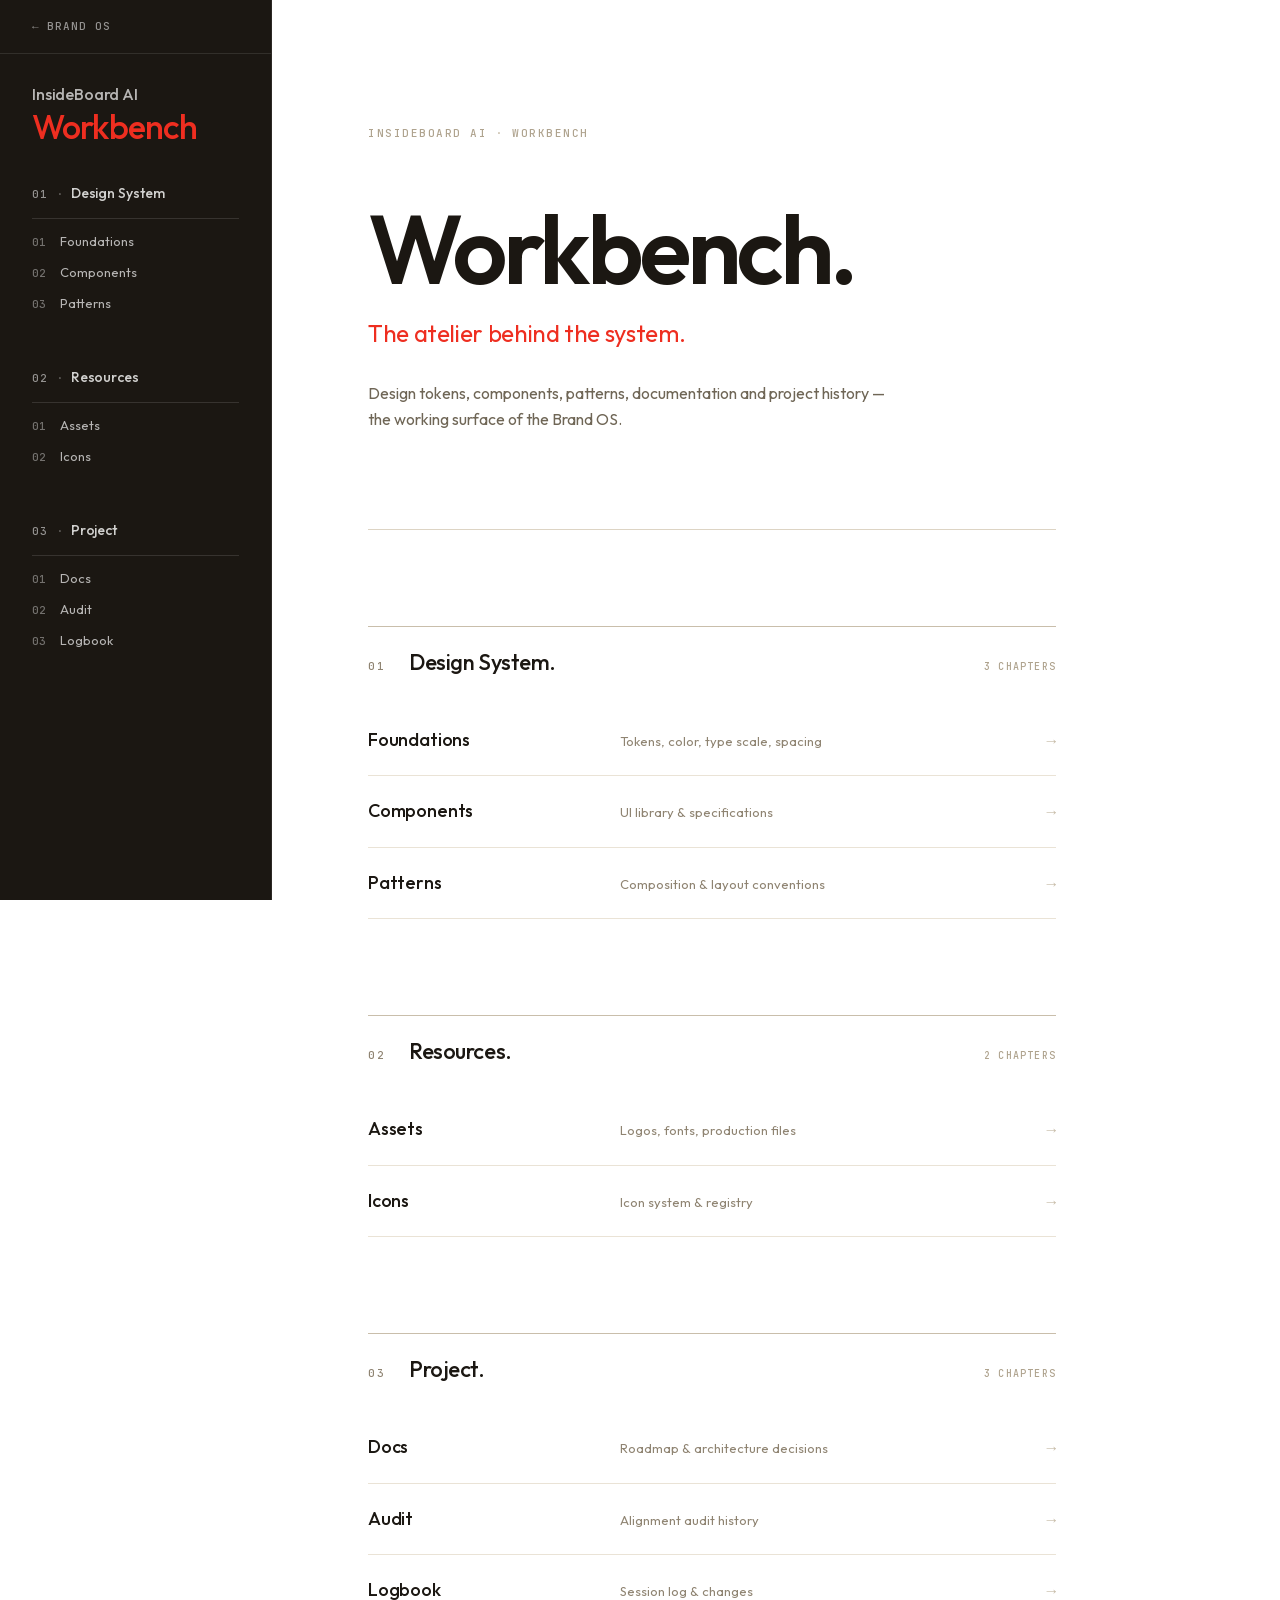
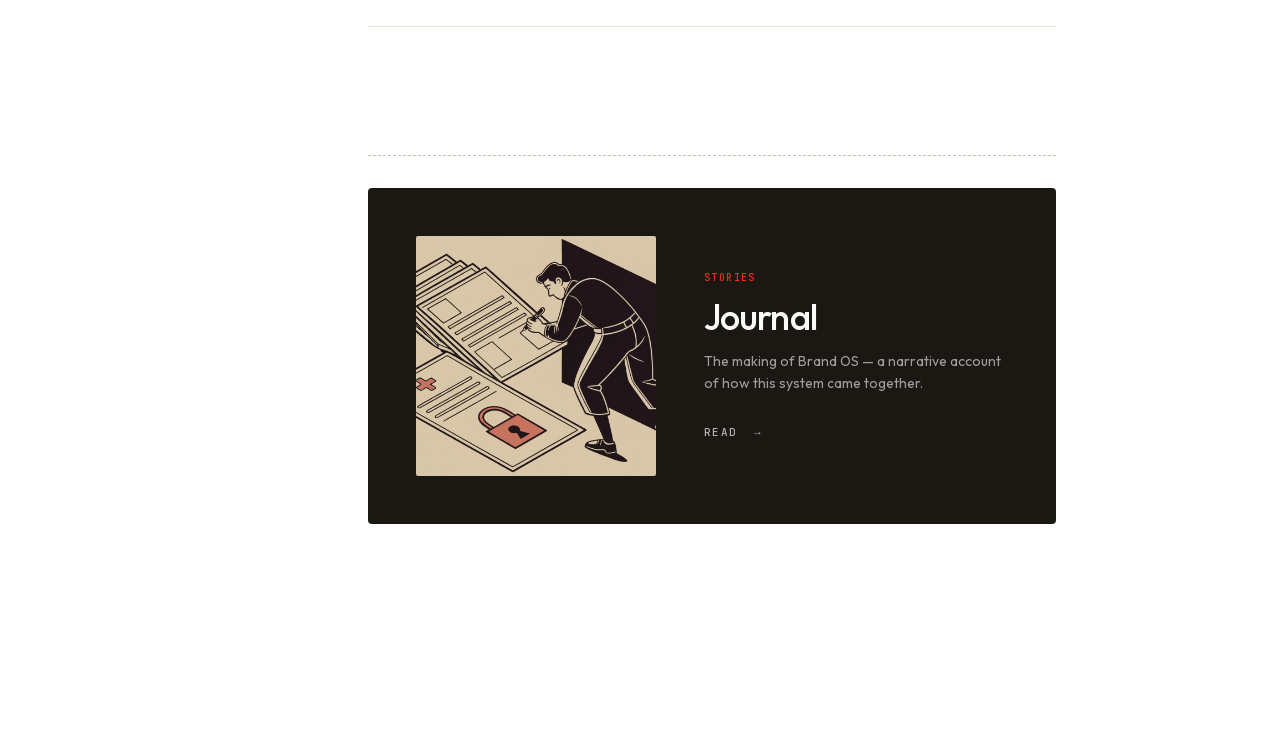
==== system/index.html @ f6aabf3f "sync: 2026-04-28 — chore: ignore .DS_Store" ====
<!doctype html>
<html lang="en">
<head>
  <meta charset="utf-8">
  <meta name="viewport" content="width=device-width,initial-scale=1">
  <title>Workbench — InsideBoard Design System</title>
  <link rel="stylesheet" href="../brandOS-tokens.css">
  <link rel="stylesheet" href="../brandOS-components.css">
</head>
<body class="sys">

  <div class="sys-layout">
    <aside class="sys-sidebar" id="sys-sidebar"></aside>
    <main class="sys-main hub-main">

      <header class="hub-hero">
        <div class="hub-eyebrow">
          <span>InsideBoard AI</span>
          <span class="sep">·</span>
          <span>Workbench</span>
        </div>
        <h1 class="hub-display">Workbench.</h1>
        <p class="hub-deck">The atelier behind the system.</p>
        <p class="hub-lede">Design tokens, components, patterns, documentation and project history — the working surface of the Brand OS.</p>
      </header>

      <section class="hub-part">
        <div class="hub-part-head">
          <span class="hub-part-num">01</span>
          <span class="hub-part-name">Design System.</span>
          <span></span>
          <span class="hub-part-meta">3 chapters</span>
        </div>
        <ul class="hub-list">
          <li>
            <a href="foundations.html" class="hub-row">
              <span class="hub-row-title">Foundations</span>
              <span class="hub-row-desc">Tokens, color, type scale, spacing</span>
              <span class="hub-row-arrow">→</span>
            </a>
          </li>
          <li>
            <a href="components.html" class="hub-row">
              <span class="hub-row-title">Components</span>
              <span class="hub-row-desc">UI library &amp; specifications</span>
              <span class="hub-row-arrow">→</span>
            </a>
          </li>
          <li>
            <a href="patterns.html" class="hub-row">
              <span class="hub-row-title">Patterns</span>
              <span class="hub-row-desc">Composition &amp; layout conventions</span>
              <span class="hub-row-arrow">→</span>
            </a>
          </li>
        </ul>
      </section>

      <section class="hub-part">
        <div class="hub-part-head">
          <span class="hub-part-num">02</span>
          <span class="hub-part-name">Resources.</span>
          <span></span>
          <span class="hub-part-meta">2 chapters</span>
        </div>
        <ul class="hub-list">
          <li>
            <a href="assets.html" class="hub-row">
              <span class="hub-row-title">Assets</span>
              <span class="hub-row-desc">Logos, fonts, production files</span>
              <span class="hub-row-arrow">→</span>
            </a>
          </li>
          <li>
            <a href="icons.html" class="hub-row">
              <span class="hub-row-title">Icons</span>
              <span class="hub-row-desc">Icon system &amp; registry</span>
              <span class="hub-row-arrow">→</span>
            </a>
          </li>
        </ul>
      </section>

      <section class="hub-part">
        <div class="hub-part-head">
          <span class="hub-part-num">03</span>
          <span class="hub-part-name">Project.</span>
          <span></span>
          <span class="hub-part-meta">3 chapters</span>
        </div>
        <ul class="hub-list">
          <li>
            <a href="docs.html" class="hub-row">
              <span class="hub-row-title">Docs</span>
              <span class="hub-row-desc">Roadmap &amp; architecture decisions</span>
              <span class="hub-row-arrow">→</span>
            </a>
          </li>
          <li>
            <a href="audit.html" class="hub-row">
              <span class="hub-row-title">Audit</span>
              <span class="hub-row-desc">Alignment audit history</span>
              <span class="hub-row-arrow">→</span>
            </a>
          </li>
          <li>
            <a href="logbook.html" class="hub-row">
              <span class="hub-row-title">Logbook</span>
              <span class="hub-row-desc">Session log &amp; changes</span>
              <span class="hub-row-arrow">→</span>
            </a>
          </li>
        </ul>
      </section>

      <section class="hub-part hub-part--journal">
        <a href="journal.html" class="hub-journal">
          <div class="hub-journal-img">
            <img src="../assets/illustrations/*journal-ch3.png" alt="">
          </div>
          <div class="hub-journal-text">
            <span class="hub-journal-label">Stories</span>
            <h2 class="hub-journal-title">Journal</h2>
            <p class="hub-journal-desc">The making of Brand OS — a narrative account of how this system came together.</p>
            <span class="hub-journal-arrow">Read &nbsp;→</span>
          </div>
        </a>
      </section>

    </main>
  </div>

  <script src="nav.js"></script>
</body>
</html>
---- brandOS-tokens.css ----
/* ==========================================================================
   INSIDEBOARD AI — BRAND TOKENS
   GENERATED FILE — do not edit by hand.
   Source:    tokens.json  (W3C Design Tokens Community Group format)
   Generator: scripts/build-tokens.js
   To change a value, edit tokens.json and re-run `node scripts/build-tokens.js`.
   See ADR-002 for the rationale.
   ========================================================================== */

/* --- SELF-HOSTED FONTS --- */
@font-face {
  font-family: 'Outfit';
  font-style: normal;
  font-weight: 300 600;
  font-display: swap;
  src: url('assets/fonts/outfit-latin-ext.woff2') format('woff2');
  unicode-range: U+0100-02BA, U+02BD-02C5, U+02C7-02CC, U+02CE-02D7, U+02DD-02FF, U+0304, U+0308, U+0329, U+1D00-1DBF, U+1E00-1E9F, U+1EF2-1EFF, U+2020, U+20A0-20AB, U+20AD-20C0, U+2113, U+2C60-2C7F, U+A720-A7FF;
}
@font-face {
  font-family: 'Outfit';
  font-style: normal;
  font-weight: 300 600;
  font-display: swap;
  src: url('assets/fonts/outfit-latin.woff2') format('woff2');
  unicode-range: U+0000-00FF, U+0131, U+0152-0153, U+02BB-02BC, U+02C6, U+02DA, U+02DC, U+0304, U+0308, U+0329, U+2000-206F, U+20AC, U+2122, U+2191, U+2193, U+2212, U+2215, U+FEFF, U+FFFD;
}
@font-face {
  font-family: 'JetBrains Mono';
  font-style: normal;
  font-weight: 400 500;
  font-display: swap;
  src: url('assets/fonts/jetbrains-mono-latin-ext.woff2') format('woff2');
  unicode-range: U+0100-02BA, U+02BD-02C5, U+02C7-02CC, U+02CE-02D7, U+02DD-02FF, U+0304, U+0308, U+0329, U+1D00-1DBF, U+1E00-1E9F, U+1EF2-1EFF, U+2020, U+20A0-20AB, U+20AD-20C0, U+2113, U+2C60-2C7F, U+A720-A7FF;
}
@font-face {
  font-family: 'JetBrains Mono';
  font-style: normal;
  font-weight: 400 500;
  font-display: swap;
  src: url('assets/fonts/jetbrains-mono-latin.woff2') format('woff2');
  unicode-range: U+0000-00FF, U+0131, U+0152-0153, U+02BB-02BC, U+02C6, U+02DA, U+02DC, U+0304, U+0308, U+0329, U+2000-206F, U+20AC, U+2122, U+2191, U+2193, U+2212, U+2215, U+FEFF, U+FFFD;
}

:root {
  /* --- PRIMARY PALETTE --- */
  --white: #FFFFFF;
  --ivory: #FAFAF9;
  --gray-50: #F4EFE6;
  --stone: #EAE6DF;
  --ink: #1B1712;
  --ember: #EE2E20;

  /* --- WARM GRAY SCALE — 11 steps --- */
  --gray-100: #EAE3D6;
  --gray-200: #DDD4C4;
  --gray-300: #C9BEAB;
  --gray-400: #AFA38E;
  --gray-500: #8F8472;
  --gray-600: #6F6656;
  --gray-700: #4F483C;
  --gray-800: #332E26;
  --gray-900: #1B1712;
  --gray-950: #0D0B08;

  /* --- IRON AGENTS — reserved, do not use outside agent contexts --- */
  --fn-coral: #F08B73;
  --fn-blue: #7DA8E8;
  --fn-sage: #B8D29C;
  --fn-lavender: #B79BE8;

  /* --- GENERAL FUNCTIONAL PALETTE --- */
  --fn-red: #C94040;
  --fn-brick: #D4725A;
  --fn-amber: #C8882A;
  --fn-ochre: #B8963E;
  --fn-moss: #6B8F5A;
  --fn-pine: #3D7A62;
  --fn-teal: #2E7A82;
  --fn-steel: #4A7FBF;
  --fn-slate: #4A5F8A;
  --fn-plum: #7A5A8F;
  --fn-mauve: #9E6B82;
  --fn-brown: #7A4F35;

  /* --- SEMANTIC TOKENS --- */
  --bg-canvas: var(--ivory);
  --bg-paper: var(--white);
  --bg-surface: var(--stone);
  --text-primary: var(--ink);
  --text-primary-inverse: var(--ivory);
  --text-muted: rgba(250, 250, 249, 0.55);
  --text-on-color: var(--ivory);

  /* --- SPACING SCALE --- */
  --s1: 4px;
  --s2: 8px;
  --s3: 16px;
  --s4: 24px;
  --s5: 32px;
  --s6: 48px;
  --s7: 64px;
  --s8: 96px;
  --s9: 128px;

  /* --- TYPOGRAPHY --- */
  --sans: "Outfit", "Helvetica Neue", "Arial", sans-serif;
  --mono: "JetBrains Mono", ui-monospace, monospace;

  /* --- DENSITY --- */
  --density: 1;

  /* --- COMPONENT TOKENS --- */
  --nav-bg: var(--white);
  --nav-border: var(--gray-200);
  --nav-accent: var(--ember);
  --hero-accent: var(--ember);
  --hero-lede: var(--gray-600);
  --hero-border: var(--gray-200);
  --chapter-accent: var(--ember);
  --chapter-principle: var(--gray-600);
  --callout-border: var(--gray-300);
  --callout-border-warn: var(--ember);
  --formula-bg: var(--ink);
  --formula-text: var(--text-primary-inverse);
}

[data-density="comfortable"] { --density: 1.15; }
[data-density="compact"]     { --density: 0.85; }

/* --- BASE RESET --- */
*, *::before, *::after { box-sizing: border-box; }
html, body { margin: 0; padding: 0; overflow-x: hidden; }
body {
  font-family: var(--sans);
  font-size: 16px;
  font-weight: 400;
  line-height: 1.55;
  color: var(--ink);
  background: rgba(250,250,249,.5);
  -webkit-font-smoothing: antialiased;
}
a { color: inherit; }
button { font: inherit; cursor: pointer; border: 0; background: none; color: inherit; }
---- brandOS-components.css ----
/* ==========================================================================
   INSIDEBOARD AI — BRAND COMPONENTS
   All component styles, layout, navigation, and responsive rules.
   Depends on brand-tokens.css being loaded first.
   Do not add token/variable definitions here — those live in brand-tokens.css
   ========================================================================== */

/* ANIMATIONS — load + scroll reveal
   Document materializes: opacity only on hero, subtle slide on nav.
   The brand is always present; it doesn't need to arrive.
   Respects prefers-reduced-motion. */
@keyframes appear {
  from { opacity: 0; }
  to   { opacity: 1; }
}
@keyframes nav-arrive {
  from { opacity: 0; transform: translateX(-16px); }
  to   { opacity: 1; transform: translateX(0); }
}
@keyframes dot-pulse {
  0%   { box-shadow: 0 0 0 0   color-mix(in srgb, var(--ember) 50%, transparent); }
  60%  { box-shadow: 0 0 0 9px color-mix(in srgb, var(--ember)  0%, transparent); }
  100% { box-shadow: 0 0 0 0   color-mix(in srgb, var(--ember)  0%, transparent); }
}

nav.side          { animation: nav-arrive 600ms cubic-bezier(.2,0,0,1) 0ms both; }
.hero .eyebrow    { animation: appear  900ms ease-in-out    0ms both; }
.hero h1          { animation: appear 1100ms ease-in-out  160ms both; }
.hero .lede       { animation: appear 1000ms ease-in-out  400ms both; }
.hero .hero-lower { animation: appear  900ms ease-in-out  660ms both; }
.hero .dot        { animation: dot-pulse 1100ms cubic-bezier(.2,0,0,1) 1400ms both; }

/* Scroll reveals — opacity + small translateY */
.ldiv-reveal {
  opacity: 0;
  transform: translateY(24px);
  transition: opacity 700ms cubic-bezier(.2,0,0,1),
              transform 700ms cubic-bezier(.2,0,0,1);
}
.ch-reveal {
  opacity: 0;
  transform: translateY(12px);
  transition: opacity 520ms cubic-bezier(.2,0,0,1),
              transform 520ms cubic-bezier(.2,0,0,1);
}
.ldiv-reveal.revealed,
.ch-reveal.revealed {
  opacity: 1;
  transform: translateY(0);
}

@media (prefers-reduced-motion: reduce) {
  nav.side, .hero .eyebrow, .hero h1, .hero .lede, .hero .hero-lower, .hero .dot { animation: none; }
  .ldiv-reveal, .ch-reveal { opacity: 1; transform: none; transition: none; }
}

/* LAYOUT */
.shell { display: block; margin-left: 272px; min-height: 100vh; }
.shell > * { min-width: 0; }
@media(max-width:960px) { .shell { margin-left: 0; } }

/* NAV — redesigned system
   Flat structure: nav.side > .brand (text) > .ng (group) > a.ngl-link (layer link with spans) > ol (sections) > .nav-footer (mark) */
nav.side {
  position: fixed; top: 0; left: 0;
  width: 272px; height: 100vh;
  padding: var(--s7) var(--s5) var(--s6);
  border-right: 1px solid var(--gray-200);
  overflow-y: auto;
  background: var(--white);
  z-index: 10;
  display: flex; flex-direction: column;
}

/* Brand text header — replaces logo image */
nav.side .brand { display: block; margin-bottom: var(--s5); }
.nav-brand-name {
  display: block;
  font: 500 16px/1 var(--sans);
  color: var(--ink);
  letter-spacing: -.01em;
  margin-bottom: var(--s2);
}
.nav-brand-sub {
  display: block;
  font: 500 34px/1 var(--sans);
  color: var(--ember);
  letter-spacing: -.025em;
}

/* Group container */
.ng { margin-bottom: var(--s5); padding-bottom: var(--s2); }

/* Layer header — direct anchor, three spans */
a.ngl-link {
  display: flex;
  align-items: baseline;
  gap: var(--s2);
  text-decoration: none;
  padding: var(--s2) 0 var(--s3);
  border-bottom: 1px solid var(--gray-200);
  margin-bottom: var(--s2);
  position: relative;
  transition: border-bottom-color 240ms cubic-bezier(.2,0,0,1);
}
.ng-num  { font: 500 11px/1 var(--mono); letter-spacing: .12em; color: var(--gray-400); flex-shrink: 0; transition: color 200ms cubic-bezier(.2,0,0,1); }
.ng-sep  { font: 500 10px/1 var(--mono); color: var(--gray-300); transition: color 200ms cubic-bezier(.2,0,0,1); }
.ng-name { font: 500 14px/1.3 var(--sans); letter-spacing: -.005em; color: var(--gray-700); transition: color 200ms cubic-bezier(.2,0,0,1); }

a.ngl-link:hover .ng-num  { color: var(--gray-600); }
a.ngl-link:hover .ng-sep  { color: var(--gray-500); }
a.ngl-link:hover .ng-name { color: var(--ink); }
a.ngl-link:hover          { border-bottom-color: var(--gray-400); }

a.ngl-link.active           { border-bottom-color: var(--ember); }
a.ngl-link.active .ng-num   { color: var(--ember); }
a.ngl-link.active .ng-sep   { color: var(--ember); opacity: .5; }
a.ngl-link.active .ng-name  { color: var(--ink); }

/* Active group indicator — left ember bar on the whole .ng */
.ng:has(a.ngl-link.active) {
  border-left: 2px solid var(--ember);
  padding-left: var(--s2);
  margin-left: -10px;
}

/* Section links */
nav.side ol { list-style: none; padding: 0; margin: 0; counter-reset: s; }
nav.side ol li { counter-increment: s; margin-bottom: 2px; }
nav.side ol a {
  display: flex; gap: var(--s2); align-items: baseline;
  text-decoration: none;
  color: var(--gray-400);
  font-size: 13px; line-height: 1.3;
  padding: 6px 0;
  transition: color 200ms cubic-bezier(.2,0,0,1), padding-left 200ms cubic-bezier(.2,0,0,1);
}
nav.side ol a::before {
  content: counter(s, decimal-leading-zero);
  font: 500 11px/1 var(--mono);
  color: var(--gray-300);
  min-width: 20px;
  transition: color 200ms cubic-bezier(.2,0,0,1);
}
nav.side ol a:hover         { color: var(--gray-700); }
nav.side ol a:hover::before { color: var(--gray-400); }
nav.side ol a.active        { color: var(--ink); padding-left: 10px; box-shadow: inset 2px 0 0 var(--ember); }
nav.side ol a.active::before{ color: var(--ember); }

nav.side ol li.disabled a         { pointer-events: none; cursor: default; color: var(--gray-400); }
nav.side ol li.disabled a::before { color: var(--gray-300); }

/* Nav footer — small mark at bottom */
.nav-footer { margin-top: auto; padding-top: var(--s5); }
.nav-mark   { width: auto; height: 32px; display: block; opacity: .4; }

/* MAIN */
main.doc{padding:var(--s8) var(--s8) var(--s9);max-width:1000px;}
@media(max-width:960px){main.doc{padding:var(--s6) var(--s5);}}

/* HERO */
.hero { padding-bottom: var(--s9); border-bottom: 0; margin-bottom: var(--s8); }
.hero .eyebrow {
  font-family: var(--mono);
  font-size: 10px;
  letter-spacing: .22em;
  text-transform: uppercase;
  color: var(--gray-400);
  margin-bottom: var(--s7);
  display: flex; gap: var(--s4); align-items: center; flex-wrap: wrap;
}
.dot { width: 6px; height: 6px; background: var(--ember); border-radius: 50%; display: inline-block; }
.hero h1 { font-size: 88px; font-weight: 500; line-height: 1.01; letter-spacing: -.025em; margin: 0 0 var(--s7); }
.hero .lede { font-size: 21px; line-height: 1.5; max-width: 54ch; color: var(--gray-600); font-weight: 400; }

/* Lower block: badges + metadata in split layout */
.hero .hero-lower {
  margin-top: var(--s7);
  padding-top: var(--s6);
  border-top: 1px solid var(--gray-200);
  display: grid;
  grid-template-columns: 1fr auto;
  gap: var(--s7);
  align-items: start;
}
.hero .lbadges { margin-top: 0; }
.hero .mg {
  margin-top: 0;
  display: flex; flex-direction: column; gap: var(--s4);
  font-family: var(--mono); font-size: 10px;
  text-align: right;
  min-width: 160px;
  padding-left: var(--s6);
  border-left: 0;
}
.hero .mg div b {
  color: var(--gray-400);
  font-weight: 500;
  display: block;
  margin-bottom: 3px;
  letter-spacing: .12em;
  text-transform: uppercase;
  font-size: 9px;
}
.hero .mg div span { font-family: var(--sans); color: var(--ink); font-weight: 500; font-size: 11px; }
.lbadges { display: inline-flex; gap: var(--s3); flex-wrap: wrap; margin-top: var(--s6); }
.lb{font:500 10px/1 var(--mono);letter-spacing:.12em;text-transform:uppercase;padding:6px 12px;border:1px solid var(--gray-300);color:var(--gray-600);transition:background 120ms cubic-bezier(.2,0,0,1),color 120ms cubic-bezier(.2,0,0,1),border-color 120ms cubic-bezier(.2,0,0,1);}
.lb.on{background:var(--ink);color:var(--ivory);border-color:var(--ink);}
a.lb{text-decoration:none;cursor:pointer;}
a.lb:not(.on):not(.wip):hover{background:var(--stone);color:var(--ink);border-color:var(--gray-400);}
a.lb.wip:hover{background:transparent;color:var(--ember);border-color:var(--ember);}
a.lb.on:hover{background:var(--ember);border-color:var(--ember);}

/* LAYER INTRO — structural moment between layers
   Pattern: ember mono label + big sans-serif name + editorial description + ghost number */
.layer-intro {
  position: relative;
  overflow: hidden;
  padding: var(--s8) 0 var(--s6);
  margin-top: var(--s7);
  margin-bottom: var(--s6);
  border-top: 1px solid var(--ink);
  scroll-margin-top: var(--s5);
}
.li-label {
  display: block;
  font: 500 10px/1 var(--mono);
  letter-spacing: .22em;
  text-transform: uppercase;
  color: var(--ember);
  margin-bottom: var(--s5);
}
.li-name {
  font: 500 60px/1.02 var(--sans);
  color: var(--ink);
  letter-spacing: -.02em;
  margin: 0 0 var(--s5);
}
.li-desc {
  font-size: 17px;
  line-height: 1.55;
  color: var(--gray-600);
  max-width: 52ch;
  margin: 0;
  font-weight: 400;
}
/* Ghost number — atmosphere, parallaxed via JS (--ghost-y) */
.li-ghost {
  position: absolute;
  right: -8px; top: 50%;
  transform: translateY(calc(-50% + var(--ghost-y, 20px)));
  font: 400 220px/1 var(--mono);
  letter-spacing: -.04em;
  color: var(--ink);
  opacity: .04;
  pointer-events: none;
  user-select: none;
  will-change: transform;
  transition: transform 80ms linear;
}

/* CHAPTER */
section.chapter { padding: var(--s7) 0; border-bottom: 0; scroll-margin-top: var(--s5); }
section.chapter:last-child { padding-bottom: var(--s6); }
.ch { display: grid; grid-template-columns: 72px 1fr; gap: var(--s6); margin-bottom: var(--s7); align-items: start; }
.cn { font: 500 11px/1 var(--mono); color: var(--ember); letter-spacing: .08em; padding-top: 15px; }
.ch h2 { font-size: 44px; font-weight: 500; letter-spacing: -.02em; line-height: 1.05; margin: 0 0 var(--s5); }
.ch .pr { font-size: 20px; line-height: 1.5; color: var(--gray-600); max-width: 58ch; font-weight: 400; margin: 0; }
/* HIGHLIGHT SYSTEM — Ember 80% underline. Used on em inside .pr (chapter principles).
   Rule: highlight signals importance without overpowering the reading line.
   Opacity: 80% — below this the signal is lost, above it competes with Ember signal uses. */
.ch .pr em { font-style: normal; color: var(--ink); font-weight: 500; background: linear-gradient(180deg, transparent 75%, rgba(238,46,32,.80) 75%); padding: 0 2px; }
.cb { padding-left: calc(72px + var(--s6)); }
@media(max-width:720px){ .ch { grid-template-columns: 1fr; } .cb { padding-left: 0; } }
h3.sub { font-size: 22px; font-weight: 500; letter-spacing: -.005em; margin: var(--s7) 0 var(--s4); }
h3.sub:first-child { margin-top: 0; }
h4.mi { font-family: var(--mono); font-size: 11px; letter-spacing: .1em; text-transform: uppercase; color: var(--gray-500); margin: var(--s5) 0 var(--s3); font-weight: 400; }
p { margin: 0 0 var(--s3); }
body:not(.sys) p { max-width: 66ch; }

/* RULES */
ul.rules { list-style: none; padding: 0; margin: var(--s3) 0 var(--s5); display: flex; flex-direction: column; gap: var(--s2); }
ul.rules li { display: flex; gap: var(--s4); padding: var(--s3) 0; font-size: 14px; line-height: 1.5; align-items: flex-start; }
ul.rules li b { display: inline-flex; align-items: center; padding: 4px 8px 3px; border-radius: 3px; font: 500 11px/1 var(--mono); flex-shrink: 0; margin-top: 1px; }
ul.rules li.do b   { color: #2F7A4F; background: rgba(47,122,79,.06); border: 1px solid rgba(47,122,79,.2); }
ul.rules li.dont b { color: var(--ember); background: rgba(238,46,32,.05); border: 1px solid rgba(238,46,32,.18); }
ul.rules li.note b { color: var(--gray-500); background: var(--gray-50); border: 1px solid var(--gray-200); }

/* RULES GROUPED — label once per category, items stacked */
.rules-grouped { display: flex; flex-direction: column; gap: var(--s5); margin: var(--s3) 0 var(--s5); }
.rules-group { display: grid; grid-template-columns: 64px 1fr; gap: var(--s4); align-items: start; }
.rules-label { font: 500 11px/1 var(--mono); display: inline-flex; align-items: center; padding: 4px 8px 3px; border-radius: 3px; margin-top: 2px; }
.rules-group.do .rules-label   { color: #2F7A4F; background: rgba(47,122,79,.06); border: 1px solid rgba(47,122,79,.2); }
.rules-group.dont .rules-label { color: var(--ember); background: rgba(238,46,32,.05); border: 1px solid rgba(238,46,32,.18); }
.rules-group.note .rules-label { color: var(--gray-500); background: var(--gray-50); border: 1px solid var(--gray-200); }
.rules-group ul { list-style: none; padding: 0; margin: 0; display: flex; flex-direction: column; gap: var(--s3); min-width: 0; }
.rules-group li { font-size: 14px; line-height: 1.5; color: var(--gray-700); display: flex; gap: var(--s3); align-items: baseline; }
.rules-group li::before { content: '—'; font-size: 12px; flex-shrink: 0; }
.rules-group.do li::before   { color: #2F7A4F; }
.rules-group.dont li::before { color: var(--ember); }
.rules-group.note li::before { color: var(--gray-400); }

/* CALLOUT — stripped back, left border only */
.callout {
  background: rgba(100,100,100,.04);
  padding: var(--s4);
  border-left: 2px solid var(--gray-300);
  border-radius: 0 4px 4px 0;
  margin: var(--s5) 0;
  font-size: 14px;
  max-width: 66ch;
}
.callout b {
  display: block;
  font: 500 10px/1 var(--mono);
  text-transform: uppercase;
  letter-spacing: .1em;
  color: var(--gray-500);
  margin-bottom: 4px;
}
.callout.warn   { border-left-color: var(--ember);   background: rgba(238,46,32,.06); }
.callout.warn b { color: var(--ember); }
.callout.ok     { border-left-color: var(--fn-pine);  background: rgba(61,122,98,.06); }
.callout.ok b   { color: var(--fn-pine); }
.callout.info   { border-left-color: var(--steel);    background: rgba(37,99,168,.06); }
.callout.info b { color: var(--steel); }

/* ACCESS LIST — minimal list with mono right-aligned access label
   Use: audience access matrices, role permissions, simple two-column key/value lists. */
.access-list { list-style: none; padding: 0; margin: var(--s5) 0 var(--s6); }
.access-list li {
  display: flex; align-items: baseline; justify-content: space-between;
  gap: var(--s5);
  padding: var(--s3) 0;
  border-bottom: 1px solid var(--gray-200);
  font-size: 14px;
}
.access-list li:first-child { border-top: 1px solid var(--gray-200); }
.access-list li span { font-family: var(--sans); color: var(--ink); font-weight: 500; }
.access-list li em {
  font-style: normal;
  font: 500 11px/1 var(--mono);
  color: var(--gray-500);
  letter-spacing: .06em;
  white-space: nowrap;
  flex-shrink: 0;
}

/* LAYER MAP — three-column matrix (number, title, status)
   Use: document-level summaries, multi-row status tables. */
.layer-map { display: flex; flex-direction: column; margin: var(--s5) 0 var(--s6); border-top: 1px solid var(--gray-200); }
.lm-row    { display: grid; grid-template-columns: 28px 1fr auto; gap: var(--s4); padding: var(--s3) 0; border-bottom: 1px solid var(--gray-200); align-items: baseline; }
.lm-n      { font: 500 10px/1 var(--mono); color: var(--gray-400); letter-spacing: .08em; }
.lm-t      { font-family: var(--sans); font-size: 14px; color: var(--ink); }
.lm-s      { font: 500 11px/1 var(--mono); }
.lm-s.ok   { color: var(--ember); }
.lm-s.wip  { color: var(--gray-500); }

/* FORMULA */
.fd{background:var(--ink);color:var(--ivory);padding:var(--s7);margin:var(--s5) 0;max-width:66ch;}
.fd .flab{font:500 10px/1 var(--mono);letter-spacing:.12em;text-transform:uppercase;color:var(--text-muted);margin-bottom:var(--s4);}
.fd .ftxt{font-size:28px;font-weight:500;line-height:1.2;letter-spacing:-.01em;}
.fd .ftxt em{font-style:normal;color:var(--ember);}
.fd.light{background:var(--ivory);color:var(--ink);}
.fd.light .flab{color:var(--gray-500);}

/* POSTURE CARD */
.pc{background:var(--ink);color:var(--ivory);padding:var(--s8) var(--s7);margin:var(--s5) 0;}
.pc .pcl{font:500 10px/1 var(--mono);letter-spacing:.14em;text-transform:uppercase;color:var(--text-muted);margin-bottom:var(--s5);}
.pc .pct{font-size:56px;font-weight:500;line-height:1.05;letter-spacing:-.02em;}
.pc .pcr{margin-top:var(--s5);font-size:13px;color:var(--text-muted);font-family:var(--mono);}

/* VERBAL TABLE */
.vtbl{border:1px solid var(--gray-200);margin:var(--s5) 0;overflow:hidden;font-size:14px;}
.vrow{display:grid;grid-template-columns:120px 1fr 1fr;border-bottom:1px solid var(--gray-200);}
.vrow:last-child{border-bottom:0;}
.vrow.hd{background:var(--stone);font:500 10px/1 var(--mono);text-transform:uppercase;letter-spacing:.08em;color:var(--gray-700);}
.vc{padding:var(--s4);border-right:1px solid var(--gray-200);}
.vc:last-child{border-right:0;}
.vrow.hd .vc{padding:var(--s3) var(--s4);}
.vlv{font:500 11px/1 var(--mono);text-transform:uppercase;letter-spacing:.1em;color:var(--ember);display:block;margin-bottom:4px;}

/* AUDIENCE CARDS */
.agrid{display:grid;grid-template-columns:1fr 1fr;gap:var(--s4);margin:var(--s5) 0;}
.acard{background:var(--ink);color:var(--ivory);padding:var(--s6) var(--s7);border-left:3px solid var(--ember);font-family:var(--mono);font-size:12px;line-height:1.7;}
.acard .ar{font:500 10px/1 var(--mono);letter-spacing:.14em;text-transform:uppercase;color:var(--ember);margin-bottom:var(--s4);display:block;}
.acard .at{font:500 16px/1.2 var(--sans);color:var(--ivory);margin-bottom:4px;font-family:var(--sans);letter-spacing:-.01em;}
.acard .as{font:400 10px/1 var(--mono);letter-spacing:.08em;color:rgba(250,250,249,.5);margin-bottom:var(--s4);display:block;}
.acard .adiv{border-top:1px solid rgba(250,250,249,.12);margin:var(--s3) 0;}
.acard .abody{font:400 13px/1.6 var(--sans);color:rgba(250,250,249,.75);margin-bottom:var(--s3);}
.acard .ak{font:400 13px/1.55 var(--sans);color:rgba(250,250,249,.85);font-style:italic;border-left:none;background:none;padding:0;margin-top:0;}
.acard .am{margin-top:var(--s3);font:500 10px/1 var(--mono);letter-spacing:.1em;text-transform:uppercase;color:rgba(250,250,249,.4);}
.acard .am em{font-style:normal;color:var(--ember);}
@media(max-width:720px){.agrid{grid-template-columns:1fr;}}

/* COPY EXAMPLES */
.cpex{margin:var(--s5) 0;border-top:1px solid var(--gray-200);}
.ce{border-bottom:1px solid var(--gray-200);padding:var(--s4) 0;display:grid;grid-template-columns:80px 1fr;gap:var(--s4);align-items:baseline;}
.cen{font:500 10px/1 var(--mono);letter-spacing:.1em;text-transform:uppercase;color:var(--gray-400);}
.ceq{font-size:17px;font-weight:400;line-height:1.45;font-style:italic;color:var(--ink);}

/* REG EXAMPLE */
.rex{background:var(--white);border:1px solid var(--gray-200);padding:var(--s5);margin:var(--s3) 0;max-width:66ch;}
.rex .rl{font:500 10px/1 var(--mono);letter-spacing:.1em;text-transform:uppercase;color:var(--gray-500);margin-bottom:var(--s3);}
.rex p{font-size:15px;line-height:1.5;margin:0;font-style:italic;}

/* REF CARD */
.refc{font-family:var(--mono);font-size:12px;line-height:1.7;background:var(--ink);color:var(--ivory);padding:var(--s6) var(--s7);margin:var(--s5) 0;border-left:3px solid var(--ember);}
.refc .rcs{margin-bottom:var(--s4);}
.refc .rck{color:var(--ember);font-weight:500;display:block;margin-bottom:2px;}
.refc .rcv{color:var(--text-primary-inverse);opacity:.85;}
.refc .rcd{border-top:1px solid rgba(244,239,230,.15);margin:var(--s4) 0;}

/* LOOP */
.loop{display:flex;align-items:center;gap:var(--s3);flex-wrap:wrap;margin:var(--s5) 0;padding:var(--s6);background:var(--white);border:1px solid var(--gray-200);}
.lst{font:500 13px/1 var(--sans);padding:var(--s3) var(--s4);background:var(--ink);color:var(--ivory);white-space:nowrap;}
.lar{color:var(--ember);font-weight:500;font-size:16px;}

/* DIFF TABLE */
.dtbl{border:1px solid var(--gray-200);margin:var(--s5) 0;font-size:13px;overflow:hidden;}
.drow{display:grid;grid-template-columns:1fr 1fr 1fr;border-bottom:1px solid var(--gray-200);}
.drow:last-child{border-bottom:0;}
.drow.hd{background:var(--stone);font:500 10px/1 var(--mono);text-transform:uppercase;letter-spacing:.08em;}
.dc{padding:var(--s3) var(--s4);border-right:1px solid var(--gray-200);line-height:1.5;}
.dc:last-child{border-right:0;}
.dc.vs{color:var(--gray-600);}
.dc.ib{color:var(--ink);font-weight:500;}

/* ANTI TABLE */
.atbl{border:1px solid var(--gray-200);margin:var(--s5) 0;font-size:13px;overflow:hidden;}
.arow{display:grid;grid-template-columns:1.2fr 1.5fr 1.5fr;border-bottom:1px solid var(--gray-200);}
.arow:last-child{border-bottom:0;}
.arow.hd{background:var(--stone);font:500 10px/1 var(--mono);text-transform:uppercase;letter-spacing:.08em;}
.ac{padding:var(--s3) var(--s4);border-right:1px solid var(--gray-200);line-height:1.5;}
.ac:last-child{border-right:0;}
.ac .apn{font-weight:500;color:var(--ember);}

/* TRUST */
.tgrid{display:grid;grid-template-columns:1fr 1fr;gap:var(--s5);margin:var(--s4) 0;}
.tcol .tcl{font:500 10px/1 var(--mono);letter-spacing:.1em;text-transform:uppercase;color:var(--gray-500);margin-bottom:var(--s3);}
.tcol .tcli{display:flex;flex-wrap:wrap;gap:var(--s2);}
.chip{font-size:12px;font-weight:500;padding:4px 10px;border:1px solid var(--gray-300);color:var(--ink);}
.chip.dep{border-color:var(--ink);}
.chip.par{border-color:var(--gray-400);color:var(--gray-600);}
@media(max-width:720px){.tgrid{grid-template-columns:1fr;}}

/* TERRITORY */
.tergrid{display:grid;grid-template-columns:1fr 1fr;gap:var(--s4);margin:var(--s5) 0;}
.terc{border:1px solid var(--gray-200);padding:var(--s5);}
.terc .tern{font:500 10px/1 var(--mono);letter-spacing:.12em;text-transform:uppercase;color:var(--ember);margin-bottom:var(--s3);}
.terc h4{font-size:16px;font-weight:500;margin:0 0 var(--s3);}
.terc p{font-size:13px;line-height:1.5;color:var(--gray-700);margin:0;}
@media(max-width:720px){.tergrid{grid-template-columns:1fr;}}

/* IRON */
.ironw{margin:var(--s5) 0;}
.ironh{background:var(--ink);color:var(--ivory);padding:var(--s5) var(--s6);margin-bottom:2px;}
.ironh h4{margin:0 0 var(--s2);font-size:18px;font-weight:500;}
.ironh p{margin:0;font-size:13px;opacity:.7;font-family:var(--mono);}
.ironm{display:grid;grid-template-columns:repeat(4,1fr);gap:2px;}
.im{padding:var(--s4);display:flex;flex-direction:column;justify-content:space-between;min-height:100px;}
.im b{font-size:13px;font-weight:500;}
.im span{font:400 11px/1 var(--mono);opacity:.75;margin-top:var(--s2);display:block;}
.im.k{background:var(--gray-700);color:var(--ivory);}
.im.d{background:var(--gray-700);color:var(--ivory);}
.im.m{background:var(--gray-700);color:var(--ivory);}
.im.c{background:var(--gray-700);color:var(--ivory);}

/* TYPE SPECIMEN */
.tspec{border:1px solid var(--gray-200);background:var(--white);padding:var(--s6);margin:var(--s4) 0;}
.tspec .row{display:grid;grid-template-columns:140px 1fr;gap:var(--s5);padding:var(--s4) 0;border-bottom:1px solid var(--gray-200);align-items:baseline;}
.tspec .row:last-child{border-bottom:0;padding-bottom:0;}
.tspec .row:first-child{padding-top:0;}
.tspec .lbl{font-family:var(--mono);font-size:10px;letter-spacing:.08em;text-transform:uppercase;color:var(--gray-500);}
.tspec .lbl span{display:block;color:var(--gray-700);margin-top:4px;font-size:10px;}
.tspec .disp{font-size:72px;font-weight:500;line-height:1.05;letter-spacing:-.02em;}
.tspec .titl{font-size:48px;font-weight:500;line-height:1.1;letter-spacing:-.01em;}
.tspec .subt{font-size:28px;font-weight:400;line-height:1.3;}
.tspec .body{font-size:16px;font-weight:400;line-height:1.55;}
.tspec .capt{font-size:12px;font-weight:500;letter-spacing:.1em;text-transform:uppercase;color:var(--gray-600);font-family:var(--mono);}

/* SPACING */
.spr{display:grid;grid-template-columns:repeat(9,1fr);gap:var(--s3);margin:var(--s4) 0;align-items:end;}
.spr .st{background:var(--white);border:1px solid var(--gray-200);padding:var(--s3);font-family:var(--mono);font-size:10px;}
.spr .st .bar{background:var(--ink);height:8px;margin-bottom:var(--s2);}
.spr .st b{display:block;font-weight:500;font-size:13px;color:var(--ink);margin-bottom:2px;}
.spr .st span{color:var(--gray-600);}

/* GRID DEMO */
.gdemo{background:var(--white);border:1px solid var(--gray-200);padding:var(--s5);margin:var(--s4) 0;}
.gdemo .cols{display:grid;grid-template-columns:repeat(12,1fr);gap:12px;height:140px;}
.gdemo .cols div{background:repeating-linear-gradient(135deg,rgba(238,46,32,.08),rgba(238,46,32,.08) 4px,transparent 4px,transparent 8px);border:1px dashed rgba(238,46,32,.35);}
.gdemo .cap{font-family:var(--mono);font-size:10px;color:var(--gray-600);margin-top:var(--s3);display:flex;justify-content:space-between;}

/* SWATCHES */
.sw-g{display:grid;gap:var(--s3);margin:var(--s4) 0;}
.sw-g.p5{grid-template-columns:repeat(5,1fr);}
.sw-g.p6{grid-template-columns:repeat(6,1fr);}
@media(max-width:720px){.sw-g.p5{grid-template-columns:repeat(2,1fr);}.sw-g.p6{grid-template-columns:repeat(3,1fr);}}
.sw{display:block;border:1px solid var(--gray-200);overflow:hidden;font-family:var(--mono);font-size:10px;}
.sw .ch{aspect-ratio:1/1;display:flex;align-items:flex-end;padding:var(--s3);color:var(--ivory);}
.sw .mt{padding:var(--s2) var(--s3);background:var(--white);display:flex;flex-direction:column;gap:2px;}
.sw .mt .nm{color:var(--ink);font-weight:500;letter-spacing:.03em;text-transform:uppercase;font-size:10px;}
.sw .mt .hx{color:var(--gray-600);}

/* GRAY BAR */
.gbar{display:grid;grid-template-columns:repeat(11,1fr);border:1px solid var(--gray-200);font-family:var(--mono);font-size:9px;margin:var(--s4) 0;}
.gbar div{aspect-ratio:1/1.4;padding:var(--s2);display:flex;flex-direction:column;justify-content:space-between;color:var(--ink);}
.gbar div.dk{color:var(--ivory);}
.gbar div b{font-weight:500;font-size:10px;}

/* COMBO */
.cm-mx{display:grid;grid-template-columns:repeat(5,1fr);gap:var(--s3);margin:var(--s4) 0;}
.comb{padding:var(--s5);aspect-ratio:1/1;display:flex;flex-direction:column;justify-content:space-between;font-family:var(--mono);font-size:10px;border:1px solid var(--gray-200);}
.comb .cl{letter-spacing:.08em;text-transform:uppercase;opacity:.7;}
.comb .cs{font-family:var(--sans);font-size:22px;line-height:1.1;font-weight:500;letter-spacing:-.01em;max-width:18ch;}
.comb .cr{letter-spacing:.04em;}
@media(max-width:720px){.cm-mx{grid-template-columns:repeat(2,1fr);}}

/* FN USAGE */
.fnu{border:1px solid var(--gray-200);margin:var(--s4) 0;font-size:13px;}
.fnr{display:grid;grid-template-columns:1.2fr .7fr .7fr .7fr 2fr;gap:var(--s3);padding:var(--s3) var(--s4);border-bottom:1px solid var(--gray-200);align-items:center;}
.fnr:last-child{border-bottom:0;}
.fnr.hd{background:var(--stone);font:500 10px/1 var(--mono);text-transform:uppercase;letter-spacing:.08em;color:var(--gray-700);}
.fnr span{display:flex;align-items:center;gap:10px;}
.fnr i{width:14px;height:14px;border-radius:3px;display:inline-block;}
.fnr .yes{color:#2F7A4F;font-weight:500;}
.fnr .no{color:var(--ember);font-weight:500;}
.fnr .sft{color:var(--gray-600);font-weight:500;}
@media(max-width:720px){.fnr{grid-template-columns:1fr;gap:4px;}}

/* TOUCHPOINT CARDS */
.tpgrid{display:grid;grid-template-columns:1fr 1fr;gap:var(--s3);margin:var(--s4) 0;}
.tpcard{border:1px solid var(--gray-200);overflow:hidden;background:var(--white);}
.tphead{display:flex;align-items:center;gap:var(--s3);padding:var(--s3) var(--s4);background:var(--stone);border-bottom:1px solid var(--gray-200);}
.tpdot{width:10px;height:10px;border-radius:50%;flex-shrink:0;}
.tpname{font:500 12px/1 var(--sans);letter-spacing:-.005em;}
.tpreg{font:500 9px/1 var(--mono);letter-spacing:.1em;text-transform:uppercase;color:var(--ember);margin-left:auto;}
.tpbody{padding:var(--s4);}
.tptone{font-size:13px;line-height:1.55;color:var(--ink);margin-bottom:var(--s3);}
.tpmeta{display:flex;justify-content:space-between;flex-wrap:wrap;gap:var(--s2);font:400 10px/1.4 var(--mono);color:var(--gray-500);}
.tpmeta span b{color:var(--gray-700);font-weight:500;display:block;margin-bottom:2px;text-transform:uppercase;letter-spacing:.06em;font-size:9px;}
@media(max-width:720px){.tpgrid{grid-template-columns:1fr;}}

/* IRON DEMO */
.ird{display:grid;grid-template-columns:repeat(4,1fr);gap:var(--s3);margin:var(--s4) 0;}
.irc{aspect-ratio:1/1.1;border-radius:8px;padding:var(--s4);display:flex;align-items:flex-end;color:var(--ivory);}
.irl{font:500 13px/1.2 var(--sans);letter-spacing:-.005em;}
@media(max-width:720px){.ird{grid-template-columns:repeat(2,1fr);}}

/* VIZ */
.vseq{display:grid;grid-template-columns:repeat(6,1fr);gap:2px;margin:var(--s4) 0;}
.vz{aspect-ratio:2/1;display:flex;align-items:flex-end;padding:8px;font:500 10px/1 var(--mono);color:var(--ivory);letter-spacing:.05em;}

/* CHART */
.chmk{border:1px solid var(--gray-200);padding:var(--s5) var(--s5) calc(var(--s5) + 24px);margin:var(--s4) 0;background:var(--white);}
.cmh{display:flex;justify-content:space-between;align-items:flex-start;margin-bottom:var(--s5);flex-wrap:wrap;gap:var(--s3);}
.cmt{font:500 14px/1.2 var(--sans);}
.cml{display:flex;gap:var(--s4);flex-wrap:wrap;font:500 10px/1 var(--mono);text-transform:uppercase;letter-spacing:.08em;color:var(--gray-600);}
.cml span{display:inline-flex;align-items:center;gap:6px;}
.cml i{width:10px;height:10px;display:inline-block;border-radius:2px;}
.cmb{display:grid;grid-template-columns:repeat(6,1fr);gap:var(--s4);height:220px;align-items:end;border-bottom:1px solid var(--gray-600);}
.cmc{display:flex;flex-direction:column;align-items:center;gap:var(--s2);height:100%;justify-content:flex-end;position:relative;}
.cmbar{width:70%;min-height:4px;}
.cmc span{font:500 10px/1 var(--mono);text-transform:uppercase;letter-spacing:.08em;color:var(--gray-600);position:absolute;bottom:-18px;}

/* TABLE */
.tdemo{border:1px solid var(--gray-200);margin:var(--s4) 0;overflow-x:auto;}
.tdemo table{width:100%;border-collapse:collapse;font-size:13px;}
.tdemo th{text-align:left;background:var(--stone);padding:var(--s3) var(--s4);font:500 10px/1 var(--mono);text-transform:uppercase;letter-spacing:.08em;color:var(--gray-700);border-bottom:1px solid var(--gray-600);}
.tdemo td{padding:var(--s3) var(--s4);border-bottom:1px solid var(--gray-200);font-variant-numeric:tabular-nums;}
.tdemo td:nth-child(n+2),.tdemo th:nth-child(n+2){text-align:right;}
.tdemo tr:last-child td{border-bottom:0;}
.tdemo .dot2{width:10px;height:10px;display:inline-block;border-radius:50%;margin-right:10px;vertical-align:middle;}
.tdemo .pos{color:#2F7A4F;font-weight:500;}
.tdemo .neg{color:var(--ember);font-weight:500;}

/* ICONS */
.icg{display:grid;grid-template-columns:repeat(8,1fr);gap:0;border:1px solid var(--gray-200);margin:var(--s4) 0;}
.icg .ic{aspect-ratio:1/1;display:grid;place-items:center;border-right:1px solid var(--gray-200);border-bottom:1px solid var(--gray-200);color:var(--ink);position:relative;}
.icg .ic span{position:absolute;bottom:6px;right:6px;font:400 9px/1 var(--mono);color:var(--gray-400);}
@media(max-width:720px){.icg{grid-template-columns:repeat(4,1fr);}}

/* BUTTERFLY */
.bfly{display:grid;grid-template-columns:1fr 1fr;gap:var(--s4);margin:var(--s4) 0;}
.bm{aspect-ratio:4/3;border:1px solid var(--gray-200);position:relative;display:grid;place-items:center;}
.bm.light{background:var(--ivory);}
.bm.dark{background:var(--ink);border-color:var(--ink);}
.cap-tag{position:absolute;top:var(--s3);left:var(--s3);display:inline-flex;align-items:center;font:500 9px/1 var(--mono);letter-spacing:.1em;text-transform:uppercase;padding:5px 6px 3px;background:var(--ivory);color:var(--ink);z-index:4;}
.bm.dark .cap-tag{background:var(--white);}
.bsvg{max-width:70%;height:auto;display:block;}
.bm.sg .bsvg{max-width:50%;}
@media(max-width:720px){.bfly{grid-template-columns:1fr;}}

/* MOTION */
.mog{display:grid;grid-template-columns:1fr 1fr 1fr;gap:var(--s3);margin:var(--s4) 0;}
.moc{padding:var(--s5);border:1px solid var(--gray-200);background:var(--white);}
.moc b{display:block;font:500 14px/1.2 var(--sans);margin-bottom:var(--s2);}
.moc code{font:400 11px/1 var(--mono);color:var(--gray-600);display:block;margin-bottom:var(--s3);}
.moc p{font-size:13px;line-height:1.5;color:var(--gray-700);margin:0;}
@media(max-width:720px){.mog{grid-template-columns:1fr;}}

/* COMP */
.cpg{display:grid;grid-template-columns:1fr 1fr;gap:var(--s4);margin:var(--s4) 0;}
@media(max-width:720px){.cpg{grid-template-columns:1fr;}}
.cp{border:1px solid var(--gray-200);overflow:hidden;position:relative;}
.cp.wide{grid-column:span 2;}
.cp .cpf{width:100%;height:100%;position:relative;}
.cp .capt2{padding:4px 6px;background:var(--ivory);color:var(--ink);z-index:4;}
.cp-hero{background:var(--ink);color:var(--ivory);padding:var(--s7);display:flex;flex-direction:column;justify-content:center;min-height:280px;}
.cp-hero .fml{font-size:44px;font-weight:500;line-height:1.02;letter-spacing:-.02em;max-width:14ch;}
.cp-hero .fml em{font-style:normal;color:var(--ember);}
.cp-hero .mk2{position:absolute;bottom:var(--s5);right:var(--s5);width:44px;height:44px;border:1px dashed var(--text-muted);display:grid;place-items:center;font:500 9px/1 var(--mono);color:var(--text-muted);}
.cp-sec{background:var(--ivory);padding:var(--s7);display:flex;flex-direction:column;justify-content:space-between;min-height:220px;}
.cp-sec .sn{font:500 11px/1 var(--mono);color:var(--ember);letter-spacing:.12em;}
.cp-sec .st{font-size:40px;font-weight:500;line-height:1.05;letter-spacing:-.01em;max-width:12ch;margin-top:var(--s5);}
.cp-kpi{background:var(--white);padding:var(--s6);display:grid;grid-template-columns:repeat(3,1fr);align-items:center;gap:var(--s5);min-height:180px;}
.cp-kpi .kpi b{display:block;font-size:48px;font-weight:500;line-height:1;letter-spacing:-.03em;font-variant-numeric:tabular-nums;}
.cp-kpi .kpi:nth-child(2) b{color:var(--ember);}
.cp-kpi .kpi span{display:block;margin-top:var(--s2);font-size:11px;font-family:var(--mono);text-transform:uppercase;letter-spacing:.1em;color:var(--gray-600);}
.cp-fml{background:var(--ink);color:var(--ivory);padding:var(--s6) var(--s7);display:flex;align-items:center;min-height:200px;}
.cp-fml .ft{font-size:28px;font-weight:500;line-height:1.3;letter-spacing:-.015em;max-width:20ch;}
.cp-em{background:var(--white);padding:var(--s5);font-size:13px;line-height:1.55;display:flex;flex-direction:column;justify-content:center;min-height:160px;}
.cp-em b.nm{font-weight:500;}
.cp-em .rl{color:var(--gray-600);font-size:12px;}
.cp-em hr{border:0;border-top:1px solid var(--gray-300);margin:var(--s3) 0;}
.cp-em .sig{display:flex;align-items:center;gap:var(--s3);font:500 10px/1 var(--mono);letter-spacing:.1em;text-transform:uppercase;color:var(--gray-600);}
.cp-em .sig .mk3{width:20px;height:20px;background:var(--ink);color:var(--ivory);display:grid;place-items:center;font-size:8px;border-radius:3px;}
.cp-bn{background:var(--ink);color:var(--ivory);padding:var(--s7);display:flex;justify-content:space-between;align-items:center;gap:var(--s5);min-height:200px;}
.cp-bn .lft b{display:block;font-size:32px;font-weight:500;line-height:1.05;letter-spacing:-.01em;max-width:18ch;}
.cp-bn .lft span{display:block;margin-top:var(--s3);font:500 10px/1 var(--mono);color:var(--ember);letter-spacing:.15em;}
.cp-bn .mbig{width:80px;height:80px;border:1px dashed var(--text-muted);display:grid;place-items:center;font:500 9px/1 var(--mono);color:var(--text-muted);flex-shrink:0;}

/* REGISTER SWITCHER */
.rsw{display:flex;gap:4px;padding:4px;background:var(--stone);border-radius:6px;margin:var(--s4) 0 var(--s5);flex-wrap:wrap;}
.rsw button{padding:var(--s2) var(--s4);font-size:12px;font-weight:500;letter-spacing:.02em;border-radius:4px;color:var(--gray-700);transition:all 160ms cubic-bezier(.2,0,0,1);}
.rsw button.active{background:var(--ink);color:var(--ivory);}
.rsw button:hover:not(.active){background:rgba(0,0,0,.04);}
.rdemo{padding:var(--s7);border:1px solid var(--gray-200);margin-bottom:var(--s4);min-height:420px;display:flex;flex-direction:column;justify-content:space-between;position:relative;overflow:hidden;}
.rdemo .rey{font-family:var(--mono);font-size:10px;letter-spacing:.12em;text-transform:uppercase;opacity:.6;}
.rdemo .rti{font-size:56px;font-weight:500;line-height:1.05;letter-spacing:-.02em;max-width:16ch;margin:var(--s4) 0;}
.rdemo .rbo{font-size:15px;line-height:1.5;max-width:46ch;opacity:.8;}
.rdemo .rft{display:flex;justify-content:space-between;align-items:end;margin-top:var(--s6);font-family:var(--mono);font-size:10px;letter-spacing:.1em;text-transform:uppercase;opacity:.55;}
.rdemo .rmk{width:40px;height:40px;border:1px dashed currentColor;display:grid;place-items:center;font:500 8px/1 var(--mono);opacity:.7;}
[data-register="enterprise"] .rdemo{background:var(--ivory);color:var(--ink);}
[data-register="event"] .rdemo{background:var(--ink);color:var(--ivory);}
[data-register="event"] .rdemo .rti em{font-style:normal;color:var(--ember);}
[data-register="product"] .rdemo{background:var(--white);color:var(--ink);border-left:2px solid #4A7FBF;}
[data-register="partner"] .rdemo{background:var(--stone);color:var(--ink);}
[data-register="impact"] .rdemo{background:var(--ember);color:var(--ivory);}
[data-register="impact"] .acc{background:var(--ivory);}
.rdemo .acc{position:absolute;top:var(--s5);right:var(--s5);width:12px;height:12px;border-radius:50%;}
[data-register="enterprise"] .acc{background:var(--gray-300);}
[data-register="event"] .acc{background:var(--ember);}
[data-register="product"] .acc{background:#4A7FBF;}
[data-register="partner"] .acc{background:var(--fn-sage);}

/* REG TABLE */
.rtbl{display:grid;grid-template-columns:repeat(4,1fr);gap:var(--s3);margin:var(--s5) 0;}
.rcol{border:1px solid var(--gray-200);overflow:hidden;}
.rch{padding:var(--s4);display:flex;flex-direction:column;gap:4px;}
.rch b{font-size:13px;font-weight:500;}
.rch span{font:400 11px/1 var(--mono);letter-spacing:.08em;text-transform:uppercase;}
.rcol dl{padding:var(--s3) var(--s4);margin:0;font-size:12px;}
.rcol dt{font:500 9px/1 var(--mono);text-transform:uppercase;letter-spacing:.08em;color:var(--gray-500);margin-top:var(--s2);}
.rcol dd{margin:2px 0 0;color:var(--ink);font-size:12px;line-height:1.4;}
@media(max-width:720px){.rtbl{grid-template-columns:1fr 1fr;}}

/* DECISION */
.dtree{margin:var(--s4) 0;border:1px solid var(--gray-200);}
.dn{display:grid;grid-template-columns:1fr auto;gap:var(--s5);padding:var(--s4);border-bottom:1px solid var(--gray-200);align-items:center;}
.dn:last-child{border-bottom:0;}
.dq{font-size:14px;color:var(--ink);}
.da{font:500 12px/1 var(--mono);letter-spacing:.08em;color:var(--ember);white-space:nowrap;}

/* QUESTIONS */
.qs{margin-top:var(--s6);padding:var(--s6) var(--s7);background:var(--ink);color:var(--ivory);border-left:3px solid var(--ember);}
.qs b{font:500 13px/1 var(--mono);text-transform:uppercase;letter-spacing:.12em;display:block;margin-bottom:var(--s4);color:var(--ember);}
.qs ol{margin:0;padding-left:var(--s4);line-height:1.8;color:rgba(250,250,249,.8);}
.qs ol li{margin-bottom:var(--s3);font-size:15px;}

/* TWEAKS PANEL */
.tweaks{position:fixed;right:var(--s5);bottom:var(--s5);background:var(--ink);color:var(--ivory);border-radius:8px;padding:var(--s4);z-index:100;width:240px;font-size:12px;display:none;box-shadow:0 8px 32px rgba(0,0,0,.15);}
.tweaks.visible{display:block;}
.tweaks h5{margin:0 0 var(--s3);font:500 10px/1 var(--mono);letter-spacing:.12em;text-transform:uppercase;color:var(--text-muted);}
.tweaks .tr{margin-bottom:var(--s3);}
.tweaks .tr label{display:block;font-family:var(--mono);font-size:10px;color:var(--text-muted);text-transform:uppercase;letter-spacing:.08em;margin-bottom:var(--s2);}
.tweaks .seg{display:flex;gap:2px;background:rgba(255,255,255,.08);padding:2px;border-radius:4px;}
.tweaks .seg button{flex:1;padding:6px 4px;font-size:11px;font-weight:500;border-radius:3px;color:var(--text-muted);}
.tweaks .seg button.on{background:var(--ivory);color:var(--ink);}

/* ---- MOBILE NAV ---------------------------------------- */
.nav-toggle {
  display: none;
  position: fixed;
  top: var(--s3);
  left: var(--s3);
  z-index: 200;
  width: 40px; height: 40px;
  background: var(--ink);
  color: var(--ivory);
  border-radius: 4px;
  align-items: center;
  justify-content: center;
  cursor: pointer;
  border: 0;
  flex-direction: column;
  gap: 5px;
  padding: 10px;
}
.nav-toggle span {
  display: block;
  width: 100%;
  height: 1.5px;
  background: var(--ivory);
  transition: transform 200ms cubic-bezier(.2,0,0,1), opacity 200ms;
}
.nav-toggle.open span:nth-child(1) { transform: translateY(6.5px) rotate(45deg); }
.nav-toggle.open span:nth-child(2) { opacity: 0; }
.nav-toggle.open span:nth-child(3) { transform: translateY(-6.5px) rotate(-45deg); }

.nav-overlay {
  display: none;
  position: fixed;
  inset: 0;
  background: rgba(27,23,18,.4);
  z-index: 149;
  opacity: 0;
  pointer-events: none;
  transition: opacity 200ms;
}
.nav-overlay.visible { opacity: 1; pointer-events: auto; }

@media(max-width:960px) {
  .nav-toggle { display: flex; }
  nav.side {
    position: fixed;
    top: 0; left: 0;
    height: 100vh;
    z-index: 150;
    /* Cancel the load animation so the slide-in transform isn't overridden */
    animation: none;
    transform: translateX(-100%);
    transition: transform 240ms cubic-bezier(.2,0,0,1);
    box-shadow: none;
    width: 280px;
  }
  nav.side.open {
    transform: translateX(0);
    box-shadow: 4px 0 32px rgba(27,23,18,.12);
  }
  .nav-overlay { display: block; }
  main.doc { padding: var(--s8) var(--s5) var(--s9); }
  .hero h1 { font-size: 60px; }
  .hero .lede { font-size: 18px; }
  .hero .hero-lower { grid-template-columns: 1fr; gap: var(--s5); }
  .hero .mg {
    text-align: left;
    border-left: none;
    padding-left: 0;
    border-top: 1px solid var(--gray-200);
    padding-top: var(--s4);
    flex-direction: row;
    flex-wrap: wrap;
    gap: var(--s5);
    min-width: 0;
  }
  .hero .mg div { text-align: left; }
  .li-name  { font-size: 44px; }
  .li-ghost { font-size: 140px; }
}
@media(max-width:480px) {
  .hero h1 { font-size: 34px; }
  .rtbl { grid-template-columns: 1fr; }
  .cm-mx { grid-template-columns: repeat(2,1fr); }
  .cp.wide { grid-column: span 1; }
}

/* ---- ADDITIONAL RESPONSIVE FIXES ---- */
/* Demo blocks with many fixed columns: scroll rather than overflow */
.spr, .gbar { overflow-x: auto; -webkit-overflow-scrolling: touch; }
.gdemo { overflow-x: auto; }
.gdemo .cols { min-width: 480px; }

@media(max-width:960px) {
  .ch h2 { font-size: 32px; }
  .rdemo .rti { font-size: 42px; }
  .pc .pct { font-size: 44px; }
  .tspec .disp { font-size: 52px; }
  .tspec .titl { font-size: 36px; }
}
@media(max-width:720px) {
  .hero h1 { font-size: 44px; letter-spacing: -.02em; }
  .hero .lede { font-size: 16px; }
  .li-name  { font-size: 34px; }
  .li-ghost { font-size: 90px; opacity: .03; }
  .li-desc  { font-size: 15px; }
  .access-list li { flex-direction: column; gap: var(--s2); }
  /* Multi-col grids → 2 cols */
  .ironm { grid-template-columns: repeat(2,1fr); }
  .vseq { grid-template-columns: repeat(3,1fr); }
  /* Table grids: stack rows as separate cards */
  .vtbl,.dtbl,.atbl { overflow: visible; border: none; padding-bottom: 2px; }
  .vrow,.drow,.arow { display: block; border: none; box-shadow: 0 0 0 1px var(--gray-200); margin-bottom: var(--s2); }
  .vrow:last-child,.drow:last-child,.arow:last-child { margin-bottom: 0; }
  .vrow.hd,.drow.hd,.arow.hd { display: none; }
  .vc,.dc,.ac { display: block; border-right: none; border-bottom: 1px solid var(--gray-200); }
  .vc:last-child,.dc:last-child,.ac:last-child { border-bottom: none; }
  /* Column labels shown before each cell */
  .vrow:not(.hd) .vc::before,
  .drow:not(.hd) .dc::before,
  .arow:not(.hd) .ac::before {
    display: block; font: 500 9px/1 var(--mono); letter-spacing: .12em; text-transform: uppercase;
    color: var(--gray-500); margin-bottom: 4px;
  }
  /* Differentiation */
  .drow:not(.hd) .dc:nth-child(1)::before { content: "Vs."; }
  .drow:not(.hd) .dc:nth-child(2)::before { content: "What they do"; }
  .drow:not(.hd) .dc:nth-child(3)::before { content: "What InsideBoard does instead"; }
  /* Mechanism */
  .vrow:not(.hd) .vc:nth-child(1)::before { content: "Level"; }
  .vrow:not(.hd) .vc:nth-child(2)::before { content: "Element"; }
  .vrow:not(.hd) .vc:nth-child(3)::before { content: "Function"; }
  /* Anti-patterns */
  .arow:not(.hd) .ac:nth-child(1)::before { content: "Anti-pattern"; }
  .arow:not(.hd) .ac:nth-child(2)::before { content: "Why it's wrong"; }
  .arow:not(.hd) .ac:nth-child(3)::before { content: "What to do instead"; }
  /* Chart: scroll */
  .chmk { overflow-x: auto; }
  .cmb { min-width: 440px; }
  /* Font reductions */
  .ch h2 { font-size: 24px; }
  .pc .pct { font-size: 36px; }
  .rdemo .rti { font-size: 32px; }
  .tspec .disp { font-size: 42px; }
  .tspec .titl { font-size: 28px; }
  .cp-hero .fml { font-size: 30px; }
  .cp-sec .st { font-size: 28px; }
  .cp-bn .lft b { font-size: 26px; }
  /* Color combos: allow grid to compress */
  .comb { min-width: 0; aspect-ratio: unset; }
  /* Decision nodes: stack question + answer vertically */
  .dn { grid-template-columns: 1fr; gap: var(--s2); }
  .da { white-space: normal; }
  /* Layer intro: reduce top padding */
  .layer-intro { padding-top: var(--s6); }
}
@media(max-width:480px) {
  /* Grids → 2 or 1 col */
  .ironm { grid-template-columns: repeat(2,1fr); }
  .vseq { grid-template-columns: repeat(2,1fr); }
  .cp-kpi { grid-template-columns: 1fr; min-height: auto; }
  .cp-kpi .kpi b { font-size: 36px; }
  /* Type specimen: stack label above sample */
  .tspec .row { grid-template-columns: 1fr; }
  .tspec .row .lbl { margin-bottom: var(--s2); }
  /* Font reductions */
  .ch h2 { font-size: 24px; }
  .pc .pct { font-size: 28px; }
  .rdemo .rti { font-size: 26px; }
  .tspec .disp { font-size: 32px; }
  .tspec .titl { font-size: 24px; }
  /* Padding reductions on heavy containers */
  .cp-hero,.cp-sec,.cp-fml,.cp-bn { padding: var(--s5); }
  .qs { padding: var(--s5); }
  .fd { padding: var(--s5); }
  .pc { padding: var(--s6) var(--s5); }
  .rdemo { padding: var(--s5); min-height: auto; }
  .refc { padding: var(--s4) var(--s5); }
  /* Tweaks panel: full width minus margins */
  .tweaks { right: var(--s3); bottom: var(--s3); width: calc(100vw - var(--s6)); }
}

/* ==========================================================================
   SYSTEM WORKBENCH — body.sys skin
   Consumed by system/*.html pages only.
   White background, Steel accent — product register visual language.
   ========================================================================== */

body.sys {
  background: var(--white);
  color: var(--ink);
}

/* Sidebar — dark twin of Brand OS nav.
   Uses identical class names (.nav-system-link, .brand, .nav-brand-name,
   .nav-brand-sub, .ng, .ngl-link, .ng-num, .ng-sep, .ng-name, .nav-mark).
   Dark variations are scoped under .sys-sidebar. */
.sys-layout {
  margin-left: 272px;
  min-height: 100vh;
}
.sys-sidebar {
  position: fixed;
  top: 0; left: 0;
  width: 272px; height: 100vh;
  padding: var(--s7) var(--s5) var(--s6);
  border-right: 1px solid color-mix(in srgb, var(--ivory) 8%, transparent);
  overflow-y: auto;
  scrollbar-width: none;
  background: var(--ink);
  z-index: 10;
  display: flex;
  flex-direction: column;
}
.sys-sidebar::-webkit-scrollbar { display: none; }

/* nav-system-link — global definition (Brand OS light); workbench overrides below */
.nav-system-link {
  font: 500 11px/1 var(--mono);
  letter-spacing: .08em;
  text-transform: uppercase;
  color: var(--gray-500);
  text-decoration: none;
  white-space: nowrap;
  display: block;
  margin: calc(-1 * var(--s7)) calc(-1 * var(--s5)) var(--s5);
  padding: 21px var(--s5);
  border-bottom: 1px solid var(--gray-200);
}
.nav-system-link:hover { color: var(--ink); }

/* Workbench dark overrides */
.sys-sidebar .nav-system-link {
  color: color-mix(in srgb, var(--ivory) 55%, transparent);
  border-bottom-color: color-mix(in srgb, var(--ivory) 10%, transparent);
}
.sys-sidebar .nav-system-link:hover { color: var(--ivory); }

.sys-sidebar .brand { display: block; margin-bottom: var(--s5); text-decoration: none; }
.sys-sidebar .nav-brand-name { color: color-mix(in srgb, var(--ivory) 70%, transparent); }
/* .nav-brand-sub stays ember — readable on dark */

.sys-sidebar .ng { margin-bottom: var(--s5); padding-bottom: var(--s2); }
.sys-sidebar .ngl-link {
  display: flex;
  align-items: baseline;
  gap: var(--s2);
  text-decoration: none;
  padding: var(--s2) 0 var(--s3);
  border-bottom: 1px solid color-mix(in srgb, var(--ivory) 12%, transparent);
  margin-bottom: var(--s2);
  position: relative;
  transition: border-bottom-color 240ms cubic-bezier(.2,0,0,1);
}
.sys-sidebar .ng-num  { font: 500 11px/1 var(--mono); letter-spacing: .12em; color: color-mix(in srgb, var(--ivory) 55%, transparent); flex-shrink: 0; transition: color 200ms cubic-bezier(.2,0,0,1); }
.sys-sidebar .ng-sep  { font: 500 10px/1 var(--mono); color: color-mix(in srgb, var(--ivory) 35%, transparent); transition: color 200ms cubic-bezier(.2,0,0,1); }
.sys-sidebar .ng-name { font: 500 14px/1.3 var(--sans); letter-spacing: -.005em; color: color-mix(in srgb, var(--ivory) 82%, transparent); transition: color 200ms cubic-bezier(.2,0,0,1); }

.sys-sidebar .ngl-link:hover                   { border-bottom-color: color-mix(in srgb, var(--ivory) 28%, transparent); }
.sys-sidebar .ngl-link:hover .ng-num           { color: color-mix(in srgb, var(--ivory) 75%, transparent); }
.sys-sidebar .ngl-link:hover .ng-sep           { color: color-mix(in srgb, var(--ivory) 55%, transparent); }
.sys-sidebar .ngl-link:hover .ng-name          { color: var(--ivory); }

.sys-sidebar .ngl-link.active                  { border-bottom-color: var(--ember); }
.sys-sidebar .ngl-link.active .ng-num          { color: var(--ember); }
.sys-sidebar .ngl-link.active .ng-sep          { color: var(--ember); opacity: .5; }
.sys-sidebar .ngl-link.active .ng-name         { color: var(--ivory); }

.sys-sidebar ol { list-style: none; padding: 0; margin: 0; counter-reset: s; }
.sys-sidebar ol li { counter-increment: s; margin-bottom: 2px; }
.sys-sidebar ol a {
  display: flex; gap: var(--s2); align-items: baseline;
  text-decoration: none;
  color: color-mix(in srgb, var(--ivory) 70%, transparent);
  font-size: 13px; line-height: 1.3;
  padding: 6px 0;
  transition: color 200ms cubic-bezier(.2,0,0,1), padding-left 200ms cubic-bezier(.2,0,0,1);
}
.sys-sidebar ol a::before {
  content: counter(s, decimal-leading-zero);
  font: 500 11px/1 var(--mono);
  color: color-mix(in srgb, var(--ivory) 40%, transparent);
  min-width: 20px;
  transition: color 200ms cubic-bezier(.2,0,0,1);
}
.sys-sidebar ol a:hover         { color: var(--ivory); }
.sys-sidebar ol a:hover::before { color: color-mix(in srgb, var(--ivory) 65%, transparent); }
.sys-sidebar ol a.active        { color: var(--ivory); padding-left: 10px; box-shadow: inset 2px 0 0 var(--ember); }
.sys-sidebar ol a.active::before{ color: var(--ember); }

.sys-sidebar .nav-footer { margin-top: auto; padding-top: var(--s5); }
/* .nav-mark inherits global rule — height: 32px, opacity: .4 */

/* Main layout */
.sys-main {
  min-width: 0;
  padding: var(--s8) var(--s7) var(--s9);
}
/* Page header — uses Brand OS .li-label / .li-name / .li-desc patterns */
.sys-header {
  padding: 0 0 var(--s7);
  border-bottom: 1px solid var(--gray-200);
  margin-bottom: var(--s8);
}
.sys-back-page {
  display: inline-flex;
  align-items: center;
  gap: 6px;
  font: 500 11px/1 var(--mono);
  letter-spacing: .08em;
  text-transform: uppercase;
  color: var(--gray-500);
  text-decoration: none;
  margin-bottom: var(--s6);
  transition: color .2s;
}
.sys-back-page:hover { color: var(--ink); }
/* Eyebrow — same values as .li-label */
.sys-header-eyebrow {
  display: inline-flex; gap: var(--s2);
  font: 500 10px/1 var(--mono);
  letter-spacing: .22em;
  text-transform: uppercase;
  color: var(--ember);
  margin-bottom: var(--s5);
}
.sys-header-eyebrow .sep { color: var(--ember); opacity: .5; }
/* Display — same values as .li-name */
.sys-header-display {
  font: 500 60px/1.02 var(--sans);
  color: var(--ink);
  letter-spacing: -.02em;
  margin: 0 0 var(--s5);
}
/* Deck — same values as .li-desc */
.sys-header-deck {
  font-size: 17px;
  line-height: 1.55;
  color: var(--gray-600);
  max-width: 52ch;
  margin: 0;
  font-weight: 400;
}
.sys-header-deck code {
  font: 500 14px/1 var(--mono);
  color: var(--ink);
  background: var(--gray-50);
  padding: 1px 6px;
  border-radius: 2px;
}
.sys-section { margin-bottom: var(--s8); }
.sys-section + .sys-section { padding-top: var(--s6); border-top: 1px solid var(--gray-100); }
.sys-section-title {
  font: 500 11px/1 var(--mono);
  letter-spacing: .12em;
  text-transform: uppercase;
  color: var(--fn-steel);
  margin: 0 0 var(--s5);
}

/* Specimen card — Steel left border */
.spec-card {
  border-left: 2px solid var(--fn-steel);
  padding: var(--s4) var(--s5);
  background: var(--ivory);
  margin-bottom: var(--s3);
}
.spec-card:last-child { margin-bottom: 0; }
.spec-label {
  font: 500 10px/1 var(--mono);
  letter-spacing: .1em;
  text-transform: uppercase;
  color: var(--gray-500);
  margin-bottom: var(--s3);
}

/* ── Spec block anatomy (ADR-006) ───────────────────────────── */
.spec-header {
  display: flex;
  flex-direction: column;
  gap: var(--s3);
  padding: var(--s5);
  background: var(--white);
  border: 1px solid var(--gray-200);
  border-radius: 4px;
  margin-bottom: var(--s5);
}
.spec-identity {
  display: flex;
  align-items: center;
  gap: var(--s3);
  flex-wrap: wrap;
}
.spec-name {
  font-size: 18px;
  font-weight: 600;
  color: var(--ink);
  margin: 0;
  line-height: 1;
}
.spec-class {
  font: 500 11px/1 var(--mono);
  letter-spacing: .04em;
  color: var(--fn-steel);
  background: rgba(74,127,191,.08);
  padding: 3px 7px;
  border-radius: 3px;
}
.spec-badge {
  font: 500 9px/1 var(--mono);
  letter-spacing: .1em;
  text-transform: uppercase;
  padding: 3px 7px;
  border-radius: 2px;
}
.spec-badge--stable       { background: rgba(61,122,98,.1);   color: var(--fn-pine); }
.spec-badge--experimental { background: rgba(200,136,42,.1);  color: var(--fn-amber); }
.spec-badge--deprecated   { background: var(--gray-50);       color: var(--gray-500); }
.spec-purpose {
  font-size: 15px;
  line-height: 1.5;
  color: var(--gray-700);
  margin: 0;
}
.spec-sub {
  font: 500 10px/1 var(--mono);
  letter-spacing: .12em;
  text-transform: uppercase;
  color: var(--gray-400);
  margin: 0 0 var(--s4);
}
.spec-anatomy,
.spec-variants,
.spec-usage,
.spec-related {
  padding-top: var(--s5);
}
.anatomy-list { display: flex; flex-direction: column; gap: var(--s2); }
.anatomy-item { display: flex; align-items: baseline; gap: var(--s3); }
.anatomy-tag {
  font: 500 10px/1 var(--mono);
  color: var(--fn-steel);
  background: rgba(74,127,191,.08);
  padding: 2px 5px;
  border-radius: 2px;
  flex-shrink: 0;
  min-width: 64px;
}
.anatomy-desc { font-size: 13px; color: var(--gray-600); line-height: 1.5; }
.variant-list { display: flex; flex-direction: column; gap: var(--s5); }
.variant-label {
  font: 500 10px/1 var(--mono);
  letter-spacing: .1em;
  text-transform: uppercase;
  color: var(--gray-500);
  margin: 0 0 var(--s3);
}
.related-list { display: flex; gap: var(--s2); flex-wrap: wrap; }
.related-link {
  font: 500 11px/1 var(--mono);
  color: var(--fn-steel);
  text-decoration: none;
  background: rgba(74,127,191,.08);
  padding: 4px 8px;
  border-radius: 3px;
  border: 1px solid rgba(74,127,191,.15);
}
.related-link:hover { background: rgba(74,127,191,.15); }
.ref {
  font-family: var(--mono);
  font-size: 11px;
  color: var(--fn-steel);
}

/* Token swatches */
.swatch-grid {
  display: grid;
  grid-template-columns: repeat(auto-fill, minmax(100px, 1fr));
  gap: var(--s3);
}
.swatch { display: flex; flex-direction: column; gap: var(--s1); }
.swatch-color {
  height: 48px;
  border-radius: 3px;
  border: 1px solid rgba(27,23,18,.08);
}
.swatch-name { font: 500 11px/1.4 var(--mono); color: var(--ink); }
.swatch-value { font: 400 10px/1.4 var(--mono); color: var(--gray-500); }

/* Spacing scale */
.space-row {
  display: flex;
  align-items: center;
  gap: var(--s4);
  padding: var(--s2) 0;
  border-bottom: 1px solid var(--gray-100);
}
.space-row:last-child { border-bottom: none; }
.space-bar { background: var(--fn-steel); height: 8px; border-radius: 2px; flex-shrink: 0; }
.space-meta { font: 400 12px/1 var(--mono); color: var(--gray-600); }
.space-meta b { color: var(--ink); }

/* Semantic + component token alias rows */
.alias-list { display: flex; flex-direction: column; }
.alias-row {
  display: flex;
  align-items: center;
  gap: var(--s3);
  padding: var(--s2) 0;
  border-bottom: 1px solid var(--gray-100);
}
.alias-row:last-child { border-bottom: none; }
.alias-chip {
  width: 20px;
  height: 20px;
  border-radius: 3px;
  border: 1px solid rgba(27,23,18,.08);
  flex-shrink: 0;
}
.alias-name { font: 500 12px/1 var(--mono); color: var(--ink); width: 196px; flex-shrink: 0; }
.alias-ref  { font: 400 11px/1 var(--mono); color: var(--gray-500); flex: 1; }
.alias-val  { font: 400 11px/1 var(--mono); color: var(--gray-400); }

/* Component token sub-groups within an alias section */
.alias-group + .alias-group { margin-top: var(--s4); padding-top: var(--s4); border-top: 1px solid var(--gray-50); }
.alias-group-label { font: 500 10px/1 var(--mono); letter-spacing: .1em; text-transform: uppercase; color: var(--gray-400); margin: 0 0 var(--s2); }

/* --- DOCS PAGE --- */
.phase-list { display: flex; flex-direction: column; gap: var(--s4); }
.phase-block {
  border-left: 3px solid var(--gray-200);
  padding: var(--s4) var(--s5);
  background: var(--ivory);
}
.phase-block--active { border-left-color: var(--ember); background: rgba(238,46,32,.04); }
.phase-block--done   { border-left-color: var(--fn-moss); }
.phase-block--future { opacity: .5; }

.phase-tag {
  display: inline-block;
  font: 500 10px/1 var(--mono);
  letter-spacing: .1em;
  text-transform: uppercase;
  padding: 3px 8px;
  border-radius: 3px;
  margin-bottom: var(--s3);
}
.phase-tag--active { color: var(--fn-steel); background: rgba(74,127,191,.08); }
.phase-tag--done   { color: var(--fn-moss);  background: rgba(107,143,90,.10); }
.phase-tag--future { color: var(--gray-400); background: var(--stone); }

.phase-name { font: 600 15px/1.3 var(--sans); color: var(--ink); margin: 0 0 var(--s2); }
.phase-desc { font-size: 13px; color: var(--gray-600); margin: 0 0 var(--s4); }
.phase-steps { list-style: none; padding: 0; margin: 0; display: flex; flex-direction: column; gap: 6px; }
.phase-step  { display: flex; align-items: center; gap: var(--s3); font-size: 13px; color: var(--gray-700); }
.step-id { font: 400 10px/1 var(--mono); color: var(--gray-400); min-width: 28px; flex-shrink: 0; }
.step-dot {
  width: 14px; height: 14px; border-radius: 50%; flex-shrink: 0;
  display: inline-flex; align-items: center; justify-content: center;
  font-size: 8px; font-weight: 700; line-height: 1;
}
.step-dot--done    { background: var(--fn-moss); color: var(--white); }
.step-dot--planned { background: transparent; border: 1.5px solid var(--gray-300); }
.step-dot--future  { background: transparent; border: 1.5px solid var(--gray-200); }
.phase-step code { font-family: var(--mono); font-size: 11px; background: rgba(27,23,18,.06); padding: 1px 4px; border-radius: 2px; }
.phase-note { font: 400 11px/1.4 var(--mono); color: var(--gray-500); margin: var(--s3) 0 0; padding-top: var(--s3); border-top: 1px solid var(--gray-100); }

/* ADR list */
.adr-list { display: flex; flex-direction: column; gap: 2px; }
.adr-row  { display: grid; grid-template-columns: 80px 1fr auto; align-items: center; gap: var(--s4); padding: var(--s3) var(--s4); background: var(--ivory); }
.adr-num   { font: 500 11px/1 var(--mono); color: var(--gray-400); }
.adr-title { font-size: 14px; color: var(--ink); }
.adr-status { font: 500 10px/1 var(--mono); letter-spacing: .08em; text-transform: uppercase; }
.adr-status--implemented { color: var(--fn-moss); }
.adr-status--accepted    { color: var(--fn-steel); }

/* Devlog list */
.devlog-list  { display: flex; flex-direction: column; gap: 2px; }
.devlog-entry { display: flex; align-items: baseline; gap: var(--s4); padding: var(--s3) var(--s4); background: var(--ivory); border-left: 2px solid var(--gray-200); }
.devlog-date  { font: 400 11px/1 var(--mono); color: var(--gray-400); white-space: nowrap; flex-shrink: 0; }
.devlog-title { font-size: 14px; color: var(--ink); }

/* Backlog */
.backlog-table              { display: flex; flex-direction: column; }
.backlog-group              { display: flex; flex-direction: column; }
.backlog-group + .backlog-group { margin-top: var(--s5); }
.backlog-group.rf-hidden    { display: none; }
.backlog-group-label        { font: 500 9px/1 var(--mono); letter-spacing: .12em; text-transform: uppercase; padding: var(--s2) 0; border-bottom: 1px solid var(--gray-100); color: var(--gray-500); margin-bottom: 0; }
.backlog-group-label--bug      { color: var(--ember); }
.backlog-group-label--todo     { color: var(--fn-steel); }
.backlog-row                { display: grid; grid-template-columns: 72px 1fr auto; align-items: baseline; gap: var(--s4); padding: var(--s3) 0; border-bottom: 1px solid var(--gray-100); }
.backlog-row--done          { background: var(--ivory); }
.backlog-row--done .backlog-text { color: var(--gray-400); text-decoration: line-through; }
.backlog-row--done .backlog-cat  { color: var(--fn-moss); opacity: .7; }
.backlog-cat                { font: 500 9px/1.4 var(--mono); letter-spacing: .1em; text-transform: uppercase; }
.backlog-cat--bug           { color: var(--ember); }
.backlog-cat--todo          { color: var(--fn-steel); }
.backlog-cat--idea          { color: var(--gray-500); }
.backlog-cat--question      { color: var(--gray-500); }
.backlog-cat--workflow      { color: var(--gray-500); }
.backlog-text               { font-size: 13px; color: var(--gray-700); line-height: 1.4; }
.backlog-status             { font: 500 9px/1 var(--mono); letter-spacing: .06em; text-transform: uppercase; text-align: right; padding: 3px 5px; border-radius: 3px; }
.backlog-status--open       { color: var(--gray-400); }
.backlog-status--done       { color: var(--fn-moss); background: rgba(107,143,90,.10); }
.backlog-status--high       { color: var(--ember); background: rgba(238,46,32,.08); }
.backlog-status--med        { color: var(--fn-amber); background: rgba(200,136,42,.08); }
.backlog-status--low        { color: var(--fn-ochre); background: rgba(184,150,62,.08); }

/* UI state & priority map */
.state-map     { display: flex; flex-direction: column; gap: 0; margin: var(--s4) 0; }
.sm-row        { display: grid; grid-template-columns: 58px 150px 1fr; align-items: center; gap: var(--s4); padding: var(--s2) 0; border-bottom: 1px solid var(--gray-100); }
.sm-row span:nth-child(2) { font: 400 11px/1 var(--mono); color: var(--gray-500); }
.sm-row span:nth-child(3) { font-size: 13px; color: var(--gray-700); }

/* Roadmap frise */
.roadmap-wrap    { display: flex; flex-direction: column; gap: var(--s4); }
.roadmap-filters { display: flex; gap: var(--s2); align-items: center; }
.rf-label { font: 400 11px/1 var(--mono); color: var(--gray-400); }
.rf-btn {
  font: 500 10px/1 var(--mono);
  letter-spacing: .08em;
  text-transform: uppercase;
  padding: 5px 10px;
  border-radius: 3px;
  border: 1.5px solid var(--gray-200);
  color: var(--gray-400);
  background: transparent;
  cursor: pointer;
  transition: border-color .12s, color .12s;
}
.rf-btn--done.active      { border-color: var(--fn-moss);  color: var(--fn-moss); }
.rf-btn--active.active    { border-color: var(--fn-steel); color: var(--fn-steel); }
.rf-btn--future.active    { border-color: var(--gray-500); color: var(--gray-500); }
.rf-btn--bug.active       { border-color: var(--ember);    color: var(--ember); }
.rf-btn--todo.active      { border-color: var(--fn-steel); color: var(--fn-steel); }
.rf-btn--idea.active      { border-color: var(--gray-500); color: var(--gray-500); }
.rf-btn--question.active  { border-color: var(--gray-500); color: var(--gray-500); }
.rf-btn--workflow.active  { border-color: var(--gray-500); color: var(--gray-500); }
.backlog-row.rf-hidden    { display: none; }


.roadmap-scroll { overflow-x: auto; padding-bottom: var(--s2); }
.roadmap-track  { display: flex; align-items: center; gap: 0; min-width: max-content; }

.roadmap-connector { width: var(--s5); flex-shrink: 0; height: 1px; background: var(--gray-200); }
.roadmap-connector.rf-hidden { display: none; }

.phase-card {
  width: 168px;
  flex-shrink: 0;
  cursor: pointer;
  padding: var(--s3) var(--s4);
  background: var(--white);
  border: 1.5px solid var(--gray-200);
  border-radius: 4px;
  text-align: left;
  display: flex;
  flex-direction: column;
  gap: var(--s2);
  transition: border-color .12s, box-shadow .12s;
  font: inherit;
  color: inherit;
}
.phase-card:hover                  { border-color: var(--gray-400); }
.phase-card.selected               { border-color: var(--fn-steel); box-shadow: 0 0 0 3px rgba(74,127,191,.10); }
.phase-card--active                { border-color: rgba(74,127,191,.4); background: rgba(74,127,191,.02); }
.phase-card--active.selected       { border-color: var(--fn-steel); box-shadow: 0 0 0 3px rgba(74,127,191,.10); }
.phase-card--done                  { background: var(--ivory); }
.phase-card--future                { opacity: .5; }
.phase-card.rf-hidden              { display: none; }
.phase-card.rf-gapped             { margin-left: var(--s6); position: relative; }
.phase-card.rf-gapped::before     {
  content: '· · ·';
  position: absolute;
  right: calc(100% + var(--s3));
  top: 50%;
  transform: translateY(-50%);
  font: 400 11px/1 var(--mono);
  color: var(--gray-300);
  letter-spacing: 3px;
  white-space: nowrap;
  pointer-events: none;
}
.phase-card-num  { font: 500 10px/1 var(--mono); color: var(--gray-400); }
.phase-card-name { font: 500 13px/1.3 var(--sans); color: var(--ink); }

.roadmap-detail { padding: var(--s4) var(--s5); background: var(--ivory); border: 1.5px solid var(--gray-200); border-radius: 4px; }
.roadmap-detail[hidden] { display: none; }

@media(max-width:960px) {
  .sys-layout { margin-left: 0; }
  .sys-sidebar {
    position: sticky; top: 0; left: 0; width: 100%;
    height: auto; flex-direction: row; align-items: center;
    padding: var(--s2) var(--s4); overflow-x: auto; overflow-y: visible;
    border-right: none; border-bottom: 1px solid color-mix(in srgb, var(--ivory) 8%, transparent);
    z-index: 50;
  }
  .sys-sidebar .nav-system-link {
    margin: 0 var(--s3) 0 0;
    padding: 0 var(--s3) 0 0;
    border-bottom: none;
    border-right: 1px solid color-mix(in srgb, var(--ivory) 12%, transparent);
    flex-shrink: 0;
  }
  .sys-sidebar .brand { margin: 0 var(--s3) 0 0; flex-shrink: 0; }
  .sys-sidebar .nav-brand-name { display: none; }
  .sys-sidebar .nav-brand-sub { font-size: 16px; white-space: nowrap; }
  .sys-sidebar .ng { margin-bottom: 0; padding-bottom: 0; }
  .sys-sidebar .ngl-link { display: none; }
  .sys-sidebar ol { display: flex; flex-direction: row; counter-reset: none; }
  .sys-sidebar ol li { counter-increment: none; margin-bottom: 0; }
  .sys-sidebar ol a { white-space: nowrap; padding: 6px var(--s2); }
  .sys-sidebar ol a::before { display: none; }
  .sys-sidebar ol a.active { padding-left: var(--s2); box-shadow: none; background: color-mix(in srgb, var(--ember) 18%, transparent); }
  .sys-sidebar .nav-footer { display: none; }
}

@media(max-width:720px) {
  .swatch-grid { grid-template-columns: repeat(auto-fill, minmax(80px, 1fr)); }
  .sys-main { padding: var(--s5) var(--s3) var(--s7); }
  .backlog-grid { grid-template-columns: 1fr; }
}

/* Hub — Workbench landing (editorial atelier) */
.hub-main { padding: clamp(var(--s7), 6vh, var(--s9)) var(--s8) var(--s9); max-width: 880px; }

/* Hero */
.hub-hero {
  padding: var(--s7) 0 var(--s8);
  border-bottom: 1px solid var(--gray-200);
  margin-bottom: var(--s8);
}
.hub-eyebrow {
  display: flex; gap: var(--s2);
  font: 500 11px/1 var(--mono);
  letter-spacing: .14em;
  text-transform: uppercase;
  color: var(--gray-400);
  margin-bottom: var(--s7);
}
.hub-eyebrow .sep { color: var(--gray-300); }
.hub-display {
  font: 600 clamp(56px, 9vw, 96px)/.95 var(--sans);
  letter-spacing: -.04em;
  color: var(--ink);
  margin: 0 0 var(--s4);
}
.hub-deck {
  font: 400 24px/1.3 var(--sans);
  color: var(--ember);
  letter-spacing: -.015em;
  margin: 0 0 var(--s5);
}
.hub-lede {
  font: 400 16px/1.6 var(--sans);
  color: var(--gray-600);
  max-width: 540px;
  margin: 0;
}

/* Part — section */
.hub-part { margin-bottom: var(--s8); }
.hub-part-head {
  display: grid;
  grid-template-columns: auto auto 1fr auto;
  gap: var(--s4);
  align-items: baseline;
  padding: var(--s4) 0;
  border-top: 1px solid var(--gray-300);
  margin-bottom: var(--s2);
}
.hub-part-num {
  font: 500 11px/1 var(--mono);
  letter-spacing: .14em;
  color: var(--gray-500);
}
.hub-part-name {
  font: 500 22px/1 var(--sans);
  letter-spacing: -.02em;
  color: var(--ink);
}
.hub-part-meta {
  font: 500 10px/1 var(--mono);
  letter-spacing: .12em;
  text-transform: uppercase;
  color: var(--gray-400);
  justify-self: end;
}

/* Editorial rows */
.hub-list { list-style: none; padding: 0; margin: 0; }
.hub-row {
  display: grid;
  grid-template-columns: 220px 1fr auto;
  gap: var(--s5);
  align-items: baseline;
  padding: var(--s4) 0;
  border-bottom: 1px solid var(--gray-100);
  text-decoration: none;
  position: relative;
  transition: padding-left .3s cubic-bezier(.2,0,0,1);
}
.hub-row::before {
  content: '';
  position: absolute;
  left: -16px;
  top: 50%;
  width: 2px; height: 0;
  background: var(--ember);
  transform: translateY(-50%);
  transition: height .3s cubic-bezier(.2,0,0,1);
}
.hub-row:hover { padding-left: 8px; }
.hub-row:hover::before { height: 60%; }
.hub-row-title {
  font: 500 18px/1.2 var(--sans);
  letter-spacing: -.01em;
  color: var(--ink);
}
.hub-row-desc {
  font: 400 13px/1.5 var(--sans);
  color: var(--gray-500);
}
.hub-row-arrow {
  font: 500 16px/1 var(--mono);
  color: var(--gray-300);
  transition: color .3s, transform .3s cubic-bezier(.2,0,0,1);
}
.hub-row:hover .hub-row-arrow { color: var(--ember); transform: translateX(4px); }

/* Journal — featured block (dark, editorial) */
.hub-part--journal {
  margin-top: var(--s9);
  padding-top: var(--s5);
  border-top: 1px dashed var(--gray-300);
}
.hub-part--journal .hub-part-head {
  border-top: none;
  padding-top: 0;
}
.hub-journal {
  display: grid;
  grid-template-columns: 240px 1fr;
  gap: var(--s6);
  text-decoration: none;
  background: var(--ink);
  padding: var(--s6);
  border-radius: 4px;
  align-items: center;
  position: relative;
  overflow: hidden;
  transition: transform .35s cubic-bezier(.2,0,0,1);
}
.hub-journal::after {
  content: '';
  position: absolute;
  inset: 0;
  background: linear-gradient(135deg, transparent 60%, color-mix(in srgb, var(--ember) 14%, transparent));
  pointer-events: none;
  opacity: 0;
  transition: opacity .35s;
}
.hub-journal:hover { transform: translateY(-2px); }
.hub-journal:hover::after { opacity: 1; }
.hub-journal-img {
  aspect-ratio: 1;
  background: color-mix(in srgb, var(--ivory) 4%, var(--ink));
  border-radius: 2px;
  overflow: hidden;
}
.hub-journal-img img { width: 100%; height: 100%; object-fit: cover; opacity: .9; }
.hub-journal-text { display: flex; flex-direction: column; gap: var(--s3); position: relative; z-index: 1; }
.hub-journal-label {
  font: 500 10px/1 var(--mono);
  letter-spacing: .14em;
  text-transform: uppercase;
  color: var(--ember);
}
.hub-journal-title {
  font: 500 36px/1 var(--sans);
  letter-spacing: -.025em;
  color: var(--ivory);
  margin: 0;
}
.hub-journal-desc {
  font: 400 14px/1.55 var(--sans);
  color: color-mix(in srgb, var(--ivory) 60%, transparent);
  margin: 0;
  max-width: 380px;
}
.hub-journal-arrow {
  font: 500 11px/1 var(--mono);
  letter-spacing: .12em;
  text-transform: uppercase;
  color: color-mix(in srgb, var(--ivory) 70%, transparent);
  margin-top: var(--s3);
  display: inline-flex; align-items: center; gap: var(--s2);
  transition: color .25s, transform .25s;
}
.hub-journal:hover .hub-journal-arrow { color: var(--ember); transform: translateX(4px); }

/* Stagger reveal */
@keyframes hub-fade-in {
  from { opacity: 0; transform: translateY(8px); }
  to   { opacity: 1; transform: translateY(0); }
}
.hub-hero, .hub-part {
  opacity: 0;
  animation: hub-fade-in .55s cubic-bezier(.2,0,0,1) forwards;
}
.hub-hero { animation-delay: .05s; }
.hub-part:nth-of-type(1) { animation-delay: .15s; }
.hub-part:nth-of-type(2) { animation-delay: .25s; }
.hub-part:nth-of-type(3) { animation-delay: .35s; }
.hub-part:nth-of-type(4) { animation-delay: .45s; }

@media (prefers-reduced-motion: reduce) {
  .hub-hero, .hub-part { opacity: 1; animation: none; }
}

/* Hub mobile */
@media (max-width: 720px) {
  .hub-main { padding: var(--s6) var(--s4); }
  .hub-display { font-size: clamp(42px, 12vw, 64px); }
  .hub-deck { font-size: 18px; }
  .hub-row {
    grid-template-columns: 1fr auto;
    grid-template-rows: auto auto;
    column-gap: var(--s3); row-gap: 4px;
  }
  .hub-row-title { grid-column: 1; grid-row: 1; }
  .hub-row-arrow { grid-column: 2; grid-row: 1 / 3; align-self: center; }
  .hub-row-desc { grid-column: 1; grid-row: 2; }
  .hub-journal { grid-template-columns: 1fr; }
  .hub-journal-img { aspect-ratio: 16/9; }
  .hub-part-head { grid-template-columns: auto 1fr auto; }
  .hub-part-name { font-size: 18px; }
}

/* SYSTEM · audit — audit history page (system/audit.html) */
.audit-run { padding: var(--s5); border: 1.5px solid var(--gray-200); border-radius: 6px; background: var(--white); margin-bottom: var(--s6); }
.audit-run-header { display: flex; align-items: center; gap: var(--s3); margin-bottom: var(--s3); }
.audit-date { font: 500 14px/1 var(--mono); color: var(--ink); }
.audit-badge { padding: 2px 8px; border-radius: 3px; font: 600 11px/1.4 var(--sans); text-transform: uppercase; letter-spacing: .04em; }
.audit-badge--resolved { background: color-mix(in srgb, var(--moss) 12%, transparent); color: var(--moss); }
.audit-badge--open { background: color-mix(in srgb, var(--amber) 12%, transparent); color: var(--amber); }
.audit-desc { font: 400 14px/1.6 var(--sans); color: var(--gray-600); margin-bottom: var(--s4); }
.audit-summary { display: flex; gap: var(--s4); flex-wrap: wrap; padding: var(--s4); background: var(--ivory); border-radius: 4px; margin-bottom: var(--s5); }
.audit-col { display: flex; flex-direction: column; gap: var(--s1); }
.audit-col-label { font: 500 11px/1 var(--mono); color: var(--gray-400); text-transform: uppercase; letter-spacing: .05em; }
.audit-col-value { font: 500 28px/1 var(--mono); color: var(--ink); }
.audit-col-value--blocking { color: var(--ember); }
.audit-col-value--minor { color: var(--amber); }
.audit-col-value--fixed { color: var(--moss); }
.audit-findings { width: 100%; border-collapse: collapse; font: 400 13px/1.5 var(--sans); margin-bottom: var(--s4); }
.audit-findings th { font: 500 11px/1 var(--mono); color: var(--gray-400); text-transform: uppercase; letter-spacing: .05em; padding: var(--s2) var(--s3); border-bottom: 1.5px solid var(--gray-200); text-align: left; }
.audit-findings td { padding: var(--s2) var(--s3); border-bottom: 1px solid var(--gray-100); vertical-align: top; }
.audit-findings td:first-child { width: 80px; font: 600 11px/1.4 var(--sans); text-transform: uppercase; letter-spacing: .04em; white-space: nowrap; }
.audit-blocking td:first-child { color: var(--ember); }
.audit-minor td:first-child { color: var(--amber); }
.audit-layer-status { margin-top: var(--s4); }
.audit-layer-status summary { font: 500 12px/1 var(--sans); color: var(--gray-500); cursor: pointer; padding: var(--s2) 0; user-select: none; }
.audit-layers { width: 100%; border-collapse: collapse; font: 400 12px/1.5 var(--sans); margin-top: var(--s3); }
.audit-layers td { padding: var(--s2) var(--s3); border-bottom: 1px solid var(--gray-100); vertical-align: top; }
.audit-layers td:first-child { width: 200px; font: 500 12px/1 var(--mono); color: var(--ink); }
.audit-layers td:nth-child(2) { width: 90px; font-weight: 600; }
.audit-ok   { color: var(--moss); }
.audit-warn { color: var(--amber); }
.audit-fail { color: var(--ember); }
@media(max-width:720px) {
  .audit-summary { gap: var(--s3); }
  .audit-findings td:first-child { width: auto; }
  .audit-layers td:first-child { width: auto; }
}

/* SYSTEM · icons — icon gallery UI (system/icons.html) */
.icon-toolbar { display:flex; gap:var(--s3); flex-wrap:wrap; align-items:center; padding:var(--s4) 0; border-bottom:1px solid var(--gray-100); margin-bottom:var(--s5); }
.icon-search { flex:1; min-width:180px; padding:var(--s2) var(--s3); border:1px solid var(--gray-200); border-radius:4px; font:400 14px/1 var(--sans); color:var(--ink); background:var(--white); outline:none; }
.icon-search:focus { border-color:var(--steel); }
.icon-filter-group { display:flex; gap:var(--s2); flex-wrap:wrap; }
.icon-filter-btn { padding:var(--s1) var(--s3); border:1px solid var(--gray-200); border-radius:3px; font:500 12px/1 var(--sans); color:var(--gray-600); background:transparent; cursor:pointer; transition:all .15s; }
.icon-filter-btn.active { border-color:var(--steel); color:var(--steel); background:color-mix(in srgb, var(--steel) 8%, transparent); }
.icon-filter-btn:hover:not(.active) { border-color:var(--gray-300); background:var(--gray-50); }
.icon-context-btn { padding:var(--s1) var(--s3); border:1px solid var(--gray-200); border-radius:3px; font:500 12px/1 var(--sans); cursor:pointer; transition:all .15s; }
.icon-context-btn[data-ctx="dark"] { background:var(--ink); color:var(--ivory); border-color:var(--ink); }
.icon-context-btn[data-ctx="light"] { background:var(--white); color:var(--ink); border-color:var(--gray-200); }
.icon-context-btn[data-ctx="mid"] { background:var(--gray-100); color:var(--ink); border-color:var(--gray-200); }
.icon-context-btn.active { box-shadow:0 0 0 2px var(--steel); }
.icon-active-toggle { display:flex; align-items:center; gap:var(--s2); font:500 12px/1 var(--sans); color:var(--gray-600); cursor:pointer; user-select:none; }
.icon-active-toggle input { accent-color:var(--steel); cursor:pointer; }
.icon-stats { font:400 12px/1 var(--mono); color:var(--gray-400); margin-bottom:var(--s4); }
.icon-grid { display:grid; grid-template-columns:repeat(auto-fill, minmax(120px, 1fr)); gap:var(--s3); }
.icon-card { border:1px solid var(--gray-100); border-radius:5px; overflow:hidden; cursor:pointer; transition:border-color .15s, box-shadow .15s; }
.icon-card:hover { border-color:var(--steel); box-shadow:0 2px 8px rgba(0,0,0,.06); }
.icon-card.selected { border-color:var(--steel); box-shadow:0 0 0 2px color-mix(in srgb, var(--steel) 30%, transparent); }
.icon-card-preview { position:relative; display:flex; align-items:center; justify-content:center; height:72px; transition:background .2s, color .2s; }
.ctx-dark  { background:var(--ink);      color:var(--ivory); }
.ctx-light { background:var(--white);    color:var(--ink); }
.ctx-mid   { background:var(--gray-100); color:var(--ink); }
.icon-card-preview svg { width:24px; height:24px; pointer-events:none; }
.icon-card-dl { position:absolute; right:4px; bottom:4px; width:22px; height:22px; border-radius:3px; background:var(--white); border:1px solid var(--gray-200); color:var(--steel); font:500 13px/22px var(--sans); text-align:center; cursor:pointer; opacity:0; transition:opacity .15s; padding:0; line-height:22px; }
.icon-card:hover .icon-card-dl { opacity:1; }
.icon-card-dl:hover { background:color-mix(in srgb, var(--steel) 8%, transparent); border-color:var(--steel); }
.icon-card-meta { padding:var(--s2) var(--s3) var(--s3); border-top:1px solid var(--gray-100); }
.icon-card-name { display:block; font:500 10px/1.3 var(--mono); color:var(--ink); word-break:break-all; }
.badge-brand    { display:inline-block; margin-top:4px; padding:1px 5px; border-radius:2px; font:600 9px/1.4 var(--sans); text-transform:uppercase; letter-spacing:.05em; background:color-mix(in srgb, var(--coral) 12%, transparent); color:var(--coral); }
.badge-platform { display:inline-block; margin-top:4px; padding:1px 5px; border-radius:2px; font:600 9px/1.4 var(--sans); text-transform:uppercase; letter-spacing:.05em; background:color-mix(in srgb, var(--steel) 12%, transparent); color:var(--steel); }
.icon-detail { display:none; margin-top:var(--s5); padding:var(--s5); border:1px solid var(--gray-100); border-radius:6px; background:var(--white); }
.icon-detail.visible { display:grid; grid-template-columns:104px 1fr; gap:var(--s5); align-items:start; }
.icon-detail-preview { display:flex; align-items:center; justify-content:center; width:104px; height:104px; border:1px solid var(--gray-100); border-radius:5px; }
.icon-detail-preview svg { width:36px; height:36px; }
.icon-detail-info h3 { font:600 15px/1 var(--mono); color:var(--ink); margin:0 0 var(--s4); }
.icon-detail-row { display:flex; gap:var(--s3); margin-bottom:var(--s2); font:400 12px/1.5 var(--sans); }
.icon-detail-label { min-width:130px; color:var(--gray-400); font-weight:500; flex-shrink:0; }
.icon-detail-value { color:var(--ink); flex:1; min-width:0; }
.icon-detail-value code { font:400 11px/1 var(--mono); background:var(--gray-50); padding:1px 4px; border-radius:2px; }
.icon-detail-actions { display:flex; gap:var(--s2); margin-top:var(--s4); flex-wrap:wrap; }
.icon-dl-btn { padding:var(--s2) var(--s3); border:1px solid var(--steel); border-radius:3px; font:500 12px/1 var(--sans); color:var(--steel); background:transparent; cursor:pointer; transition:all .15s; }
.icon-dl-btn:hover { background:color-mix(in srgb, var(--steel) 8%, transparent); }
.icon-copy-btn { padding:var(--s2) var(--s3); border:1px solid var(--gray-200); border-radius:3px; font:500 12px/1 var(--sans); color:var(--gray-600); background:transparent; cursor:pointer; transition:all .15s; }
.icon-copy-btn:hover { background:var(--gray-50); border-color:var(--gray-300); }
.icon-alias-tag { font:400 11px/1.6 var(--mono); background:var(--gray-50); color:var(--gray-700); padding:0 5px; border-radius:2px; border:1px solid var(--gray-100); white-space:nowrap; }
.color-picker-row { display:flex; gap:var(--s3); align-items:center; flex-wrap:wrap; }
.color-picker-label { font:500 12px/1 var(--sans); color:var(--gray-600); flex-shrink:0; }
.color-swatches { display:flex; gap:5px; flex-wrap:wrap; align-items:center; }
.color-swatch { width:18px; height:18px; border-radius:3px; border:2px solid transparent; cursor:pointer; transition:border-color .1s, transform .1s; flex-shrink:0; }
.color-swatch:hover { transform:scale(1.2); }
.color-swatch.active { border-color:var(--steel) !important; box-shadow:0 0 0 1px var(--steel); }
.color-swatch-sep { width:1px; height:14px; background:var(--gray-100); margin:0 2px; }
input.color-custom { width:20px; height:20px; border-radius:3px; border:1px solid var(--gray-200); cursor:pointer; padding:0; background:none; }
.color-hex-label { font:400 11px/1 var(--mono); color:var(--gray-400); }
.detail-color-row { display:flex; gap:var(--s3); align-items:center; flex-wrap:wrap; margin-top:var(--s4); padding-top:var(--s4); border-top:1px solid var(--gray-100); }
.icon-empty { text-align:center; padding:var(--s8) 0; color:var(--gray-400); font:400 14px/1.6 var(--sans); }
@media(max-width:600px) {
  .icon-toolbar { gap:var(--s2); }
  .icon-grid { grid-template-columns:repeat(auto-fill, minmax(96px, 1fr)); }
  .icon-detail.visible { grid-template-columns:1fr; }
  .icon-detail-preview { width:100%; height:80px; }
}

/* SYSTEM · log-entry — collapsible entry card (logbook.html, audit.html) */
.log-entry { border:1.5px solid var(--gray-200); border-radius:6px; background:var(--white); margin-bottom:var(--s3); overflow:hidden; }
.log-entry__head { display:flex; align-items:center; gap:var(--s3); padding:var(--s3) var(--s5); cursor:pointer; user-select:none; transition:background .1s; }
.log-entry__head:hover { background:var(--gray-50); }
.log-entry__head:focus-visible { outline:2px solid var(--fn-steel); outline-offset:-2px; }
.log-type { font:600 10px/1 var(--mono); text-transform:uppercase; letter-spacing:.08em; padding:2px 7px; border-radius:3px; flex-shrink:0; white-space:nowrap; }
.log-type--review  { background:color-mix(in srgb,var(--fn-steel) 10%,transparent); color:var(--fn-steel); }
.log-type--audit   { background:color-mix(in srgb,var(--moss) 12%,transparent); color:var(--moss); }
.log-type--session { background:color-mix(in srgb,var(--fn-amber) 12%,transparent); color:var(--fn-amber); }
.log-entry__date  { font:500 13px/1 var(--mono); color:var(--ink); flex-shrink:0; }
.log-entry__title { font:400 14px/1.4 var(--sans); color:var(--gray-700); flex:1; min-width:0; overflow:hidden; text-overflow:ellipsis; white-space:nowrap; }
.log-entry__chips { display:flex; gap:var(--s2); flex-shrink:0; }
.log-chip { font:500 11px/1 var(--mono); color:var(--gray-500); background:var(--gray-50); border:1px solid var(--gray-100); border-radius:3px; padding:2px 6px; white-space:nowrap; }
.log-chip--warn { color:var(--amber); background:color-mix(in srgb,var(--amber) 8%,transparent); border-color:color-mix(in srgb,var(--amber) 20%,transparent); }
.log-chip--ok   { color:var(--moss);  background:color-mix(in srgb,var(--moss)  8%,transparent); border-color:color-mix(in srgb,var(--moss)  20%,transparent); }
.log-entry__toggle { flex-shrink:0; width:16px; height:16px; color:var(--gray-300); transition:transform .2s ease,color .1s; margin-left:auto; }
.log-entry__head:hover .log-entry__toggle { color:var(--gray-500); }
.log-entry.is-open .log-entry__toggle { transform:rotate(180deg); }
/* body — CSS grid trick for smooth height animation */
.log-entry__body { display:grid; grid-template-rows:0fr; transition:grid-template-rows .22s ease; overflow:hidden; }
.log-entry.is-open .log-entry__body { grid-template-rows:1fr; }
.log-entry__body-inner { overflow:hidden; min-height:0; border-top:1.5px solid var(--gray-200); }
/* sections */
.log-section { padding:var(--s4) var(--s5); border-bottom:1px solid var(--gray-100); }
.log-section:last-child { border-bottom:none; }
.log-section__label { font:600 10px/1 var(--mono); text-transform:uppercase; letter-spacing:.1em; color:var(--gray-400); margin-bottom:var(--s3); }
.log-section p,.log-section ul,.log-section ol { font:400 13px/1.6 var(--sans); color:var(--gray-700); margin:0 0 var(--s2); }
.log-section p:last-child,.log-section ul:last-child,.log-section ol:last-child { margin-bottom:0; }
.log-section ul,.log-section ol { padding-left:var(--s5); }
.log-section li { margin-bottom:var(--s1); }
.log-section strong { font-weight:600; color:var(--ink); }
.log-section code { font-family:var(--mono); font-size:12px; background:var(--gray-50); padding:1px 5px; border-radius:3px; border:1px solid var(--gray-100); }
.log-section--empty p { color:var(--gray-400); font-style:italic; }
@media(max-width:720px) {
  .log-entry__chips { display:none; }
}
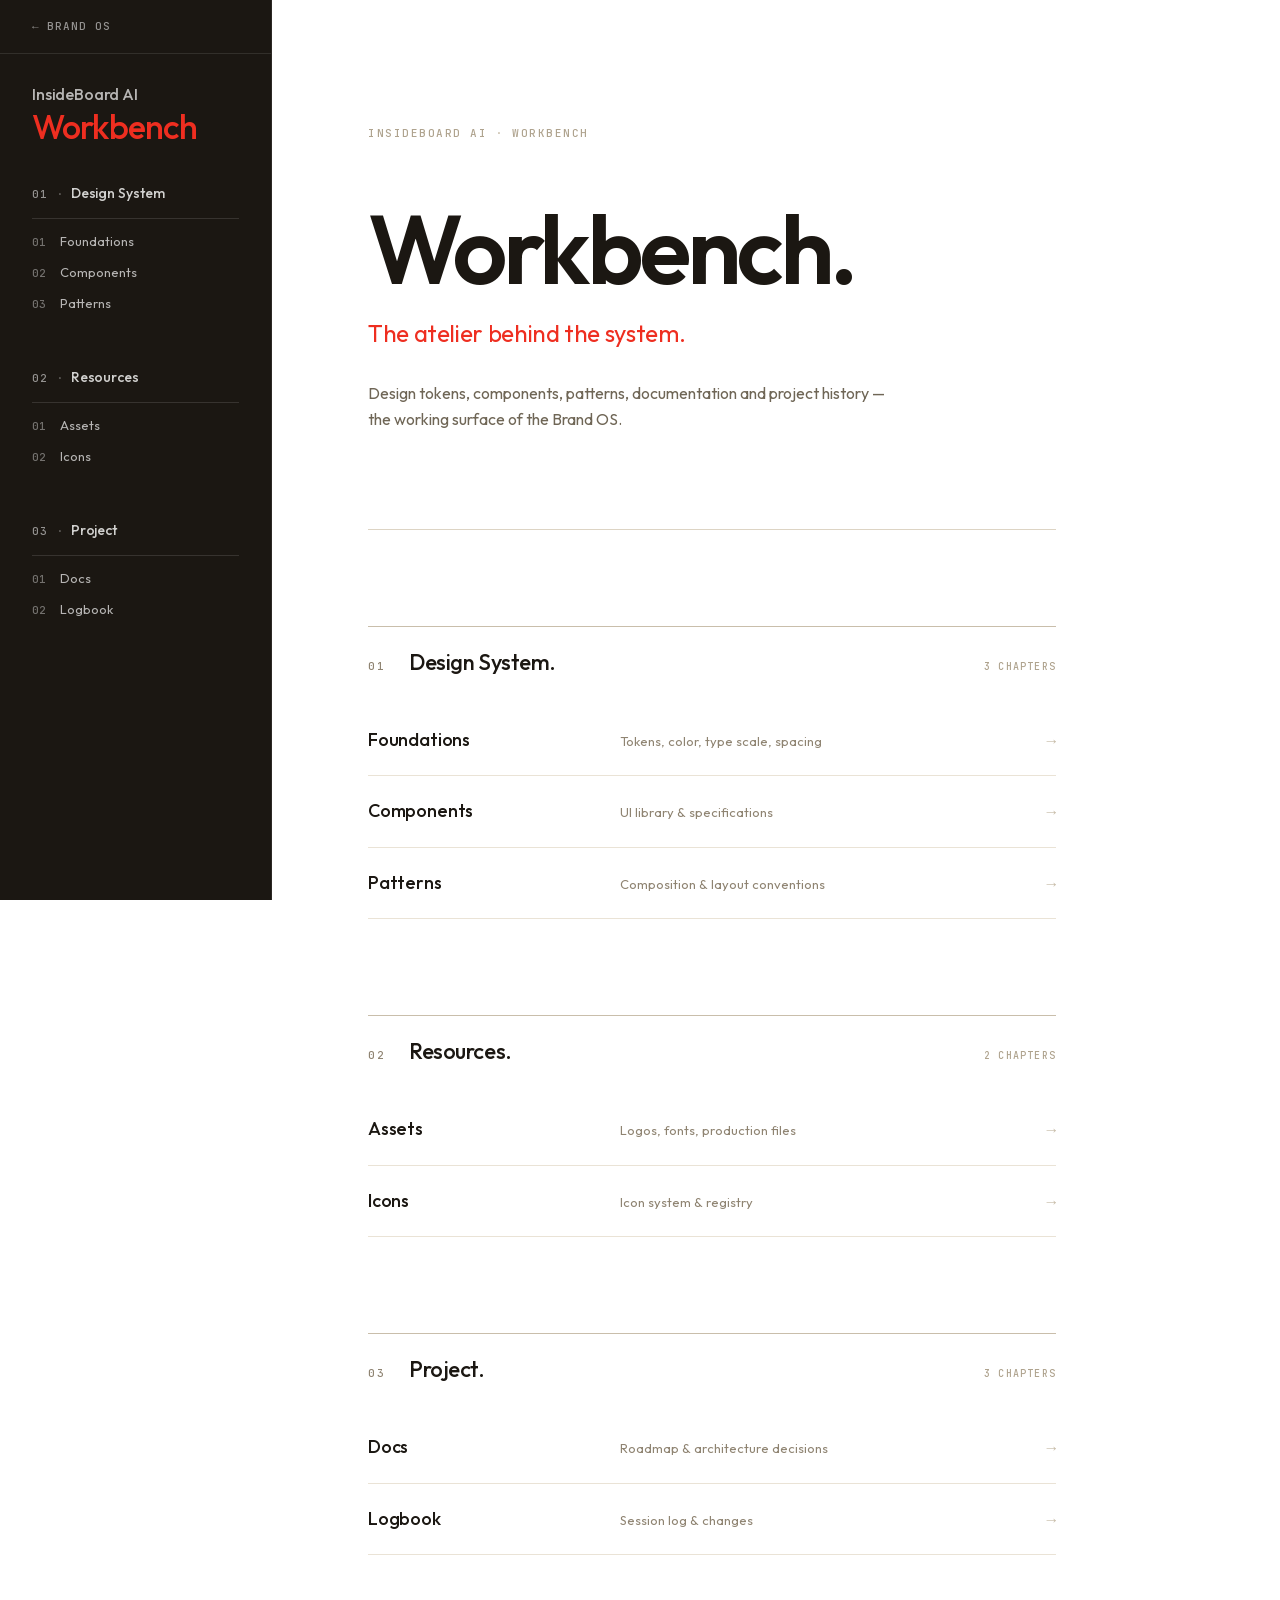
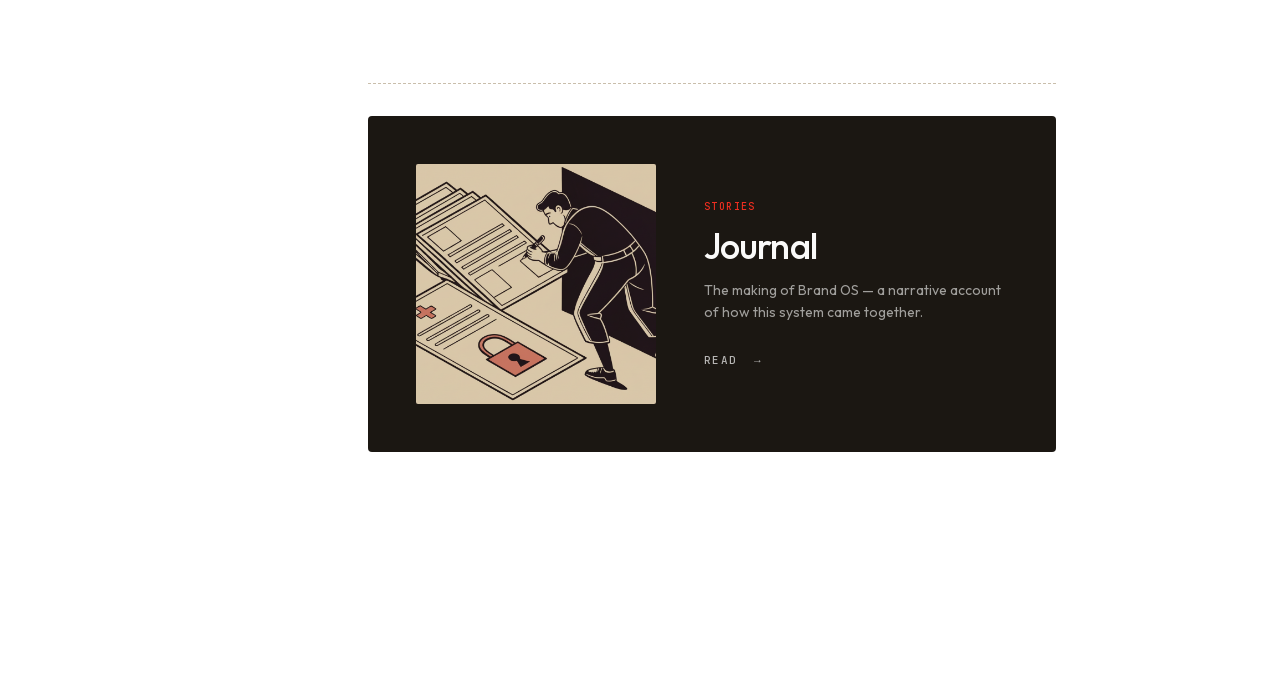
==== commit 38483728: "fix(system): remove audit.html + clean up all references" ====
--- a/system/index.html
+++ b/system/index.html
@@ -97,13 +97,6 @@
             </a>
           </li>
           <li>
-            <a href="audit.html" class="hub-row">
-              <span class="hub-row-title">Audit</span>
-              <span class="hub-row-desc">Alignment audit history</span>
-              <span class="hub-row-arrow">→</span>
-            </a>
-          </li>
-          <li>
             <a href="logbook.html" class="hub-row">
               <span class="hub-row-title">Logbook</span>
               <span class="hub-row-desc">Session log &amp; changes</span>
--- a/brandOS-components.css
+++ b/brandOS-components.css
@@ -204,7 +204,7 @@
 }
 .hero .mg div span { font-family: var(--sans); color: var(--ink); font-weight: 500; font-size: 11px; }
 .lbadges { display: inline-flex; gap: var(--s3); flex-wrap: wrap; margin-top: var(--s6); }
-.lb{font:500 10px/1 var(--mono);letter-spacing:.12em;text-transform:uppercase;padding:6px 12px;border:1px solid var(--gray-300);color:var(--gray-600);transition:background 120ms cubic-bezier(.2,0,0,1),color 120ms cubic-bezier(.2,0,0,1),border-color 120ms cubic-bezier(.2,0,0,1);}
+.lb{font:500 10px/1 var(--mono);letter-spacing:.12em;text-transform:uppercase;padding:8px 12px 4px;border:1px solid var(--gray-300);color:var(--gray-600);transition:background 120ms cubic-bezier(.2,0,0,1),color 120ms cubic-bezier(.2,0,0,1),border-color 120ms cubic-bezier(.2,0,0,1);}
 .lb.on{background:var(--ink);color:var(--ivory);border-color:var(--ink);}
 a.lb{text-decoration:none;cursor:pointer;}
 a.lb:not(.on):not(.wip):hover{background:var(--stone);color:var(--ink);border-color:var(--gray-400);}
@@ -1634,7 +1634,7 @@
 .audit-run-header { display: flex; align-items: center; gap: var(--s3); margin-bottom: var(--s3); }
 .audit-date { font: 500 14px/1 var(--mono); color: var(--ink); }
 .audit-badge { padding: 2px 8px; border-radius: 3px; font: 600 11px/1.4 var(--sans); text-transform: uppercase; letter-spacing: .04em; }
-.audit-badge--resolved { background: color-mix(in srgb, var(--moss) 12%, transparent); color: var(--moss); }
+.audit-badge--resolved { background: color-mix(in srgb, var(--fn-moss) 12%, transparent); color: var(--fn-moss); }
 .audit-badge--open { background: color-mix(in srgb, var(--amber) 12%, transparent); color: var(--amber); }
 .audit-desc { font: 400 14px/1.6 var(--sans); color: var(--gray-600); margin-bottom: var(--s4); }
 .audit-summary { display: flex; gap: var(--s4); flex-wrap: wrap; padding: var(--s4); background: var(--ivory); border-radius: 4px; margin-bottom: var(--s5); }
@@ -1643,7 +1643,7 @@
 .audit-col-value { font: 500 28px/1 var(--mono); color: var(--ink); }
 .audit-col-value--blocking { color: var(--ember); }
 .audit-col-value--minor { color: var(--amber); }
-.audit-col-value--fixed { color: var(--moss); }
+.audit-col-value--fixed { color: var(--fn-moss); }
 .audit-findings { width: 100%; border-collapse: collapse; font: 400 13px/1.5 var(--sans); margin-bottom: var(--s4); }
 .audit-findings th { font: 500 11px/1 var(--mono); color: var(--gray-400); text-transform: uppercase; letter-spacing: .05em; padding: var(--s2) var(--s3); border-bottom: 1.5px solid var(--gray-200); text-align: left; }
 .audit-findings td { padding: var(--s2) var(--s3); border-bottom: 1px solid var(--gray-100); vertical-align: top; }
@@ -1656,7 +1656,7 @@
 .audit-layers td { padding: var(--s2) var(--s3); border-bottom: 1px solid var(--gray-100); vertical-align: top; }
 .audit-layers td:first-child { width: 200px; font: 500 12px/1 var(--mono); color: var(--ink); }
 .audit-layers td:nth-child(2) { width: 90px; font-weight: 600; }
-.audit-ok   { color: var(--moss); }
+.audit-ok   { color: var(--fn-moss); }
 .audit-warn { color: var(--amber); }
 .audit-fail { color: var(--ember); }
 @media(max-width:720px) {
@@ -1737,14 +1737,14 @@
 .log-entry__head:focus-visible { outline:2px solid var(--fn-steel); outline-offset:-2px; }
 .log-type { font:600 10px/1 var(--mono); text-transform:uppercase; letter-spacing:.08em; padding:2px 7px; border-radius:3px; flex-shrink:0; white-space:nowrap; }
 .log-type--review  { background:color-mix(in srgb,var(--fn-steel) 10%,transparent); color:var(--fn-steel); }
-.log-type--audit   { background:color-mix(in srgb,var(--moss) 12%,transparent); color:var(--moss); }
+.log-type--audit   { background:color-mix(in srgb,var(--fn-teal) 12%,transparent); color:var(--fn-teal); }
 .log-type--session { background:color-mix(in srgb,var(--fn-amber) 12%,transparent); color:var(--fn-amber); }
 .log-entry__date  { font:500 13px/1 var(--mono); color:var(--ink); flex-shrink:0; }
 .log-entry__title { font:400 14px/1.4 var(--sans); color:var(--gray-700); flex:1; min-width:0; overflow:hidden; text-overflow:ellipsis; white-space:nowrap; }
 .log-entry__chips { display:flex; gap:var(--s2); flex-shrink:0; }
 .log-chip { font:500 11px/1 var(--mono); color:var(--gray-500); background:var(--gray-50); border:1px solid var(--gray-100); border-radius:3px; padding:2px 6px; white-space:nowrap; }
 .log-chip--warn { color:var(--amber); background:color-mix(in srgb,var(--amber) 8%,transparent); border-color:color-mix(in srgb,var(--amber) 20%,transparent); }
-.log-chip--ok   { color:var(--moss);  background:color-mix(in srgb,var(--moss)  8%,transparent); border-color:color-mix(in srgb,var(--moss)  20%,transparent); }
+.log-chip--ok   { color:var(--fn-moss);  background:color-mix(in srgb,var(--fn-moss)  8%,transparent); border-color:color-mix(in srgb,var(--fn-moss)  20%,transparent); }
 .log-entry__toggle { flex-shrink:0; width:16px; height:16px; color:var(--gray-300); transition:transform .2s ease,color .1s; margin-left:auto; }
 .log-entry__head:hover .log-entry__toggle { color:var(--gray-500); }
 .log-entry.is-open .log-entry__toggle { transform:rotate(180deg); }
@@ -1766,3 +1766,12 @@
 @media(max-width:720px) {
   .log-entry__chips { display:none; }
 }
+
+/* log-filters — type filter bar */
+.log-filters { display:flex; gap:var(--s2); margin-bottom:var(--s3); flex-wrap:wrap; }
+.lf-btn { font:600 10px/1 var(--mono); text-transform:uppercase; letter-spacing:.08em; padding:4px 10px; border-radius:3px; border:1px solid var(--gray-200); background:var(--white); color:var(--gray-400); cursor:pointer; transition:background .1s,color .1s,border-color .1s; }
+.lf-btn:hover { background:var(--gray-50); color:var(--gray-600); border-color:var(--gray-300); }
+.lf-btn.is-active[data-filter="all"]     { background:var(--ink); color:var(--white); border-color:var(--ink); }
+.lf-btn.is-active[data-filter="session"] { background:color-mix(in srgb,var(--fn-amber) 12%,transparent); color:var(--fn-amber); border-color:color-mix(in srgb,var(--fn-amber) 35%,transparent); }
+.lf-btn.is-active[data-filter="review"]  { background:color-mix(in srgb,var(--fn-steel) 10%,transparent); color:var(--fn-steel); border-color:color-mix(in srgb,var(--fn-steel) 35%,transparent); }
+.lf-btn.is-active[data-filter="audit"]   { background:color-mix(in srgb,var(--fn-teal) 12%,transparent); color:var(--fn-teal); border-color:color-mix(in srgb,var(--fn-teal) 35%,transparent); }
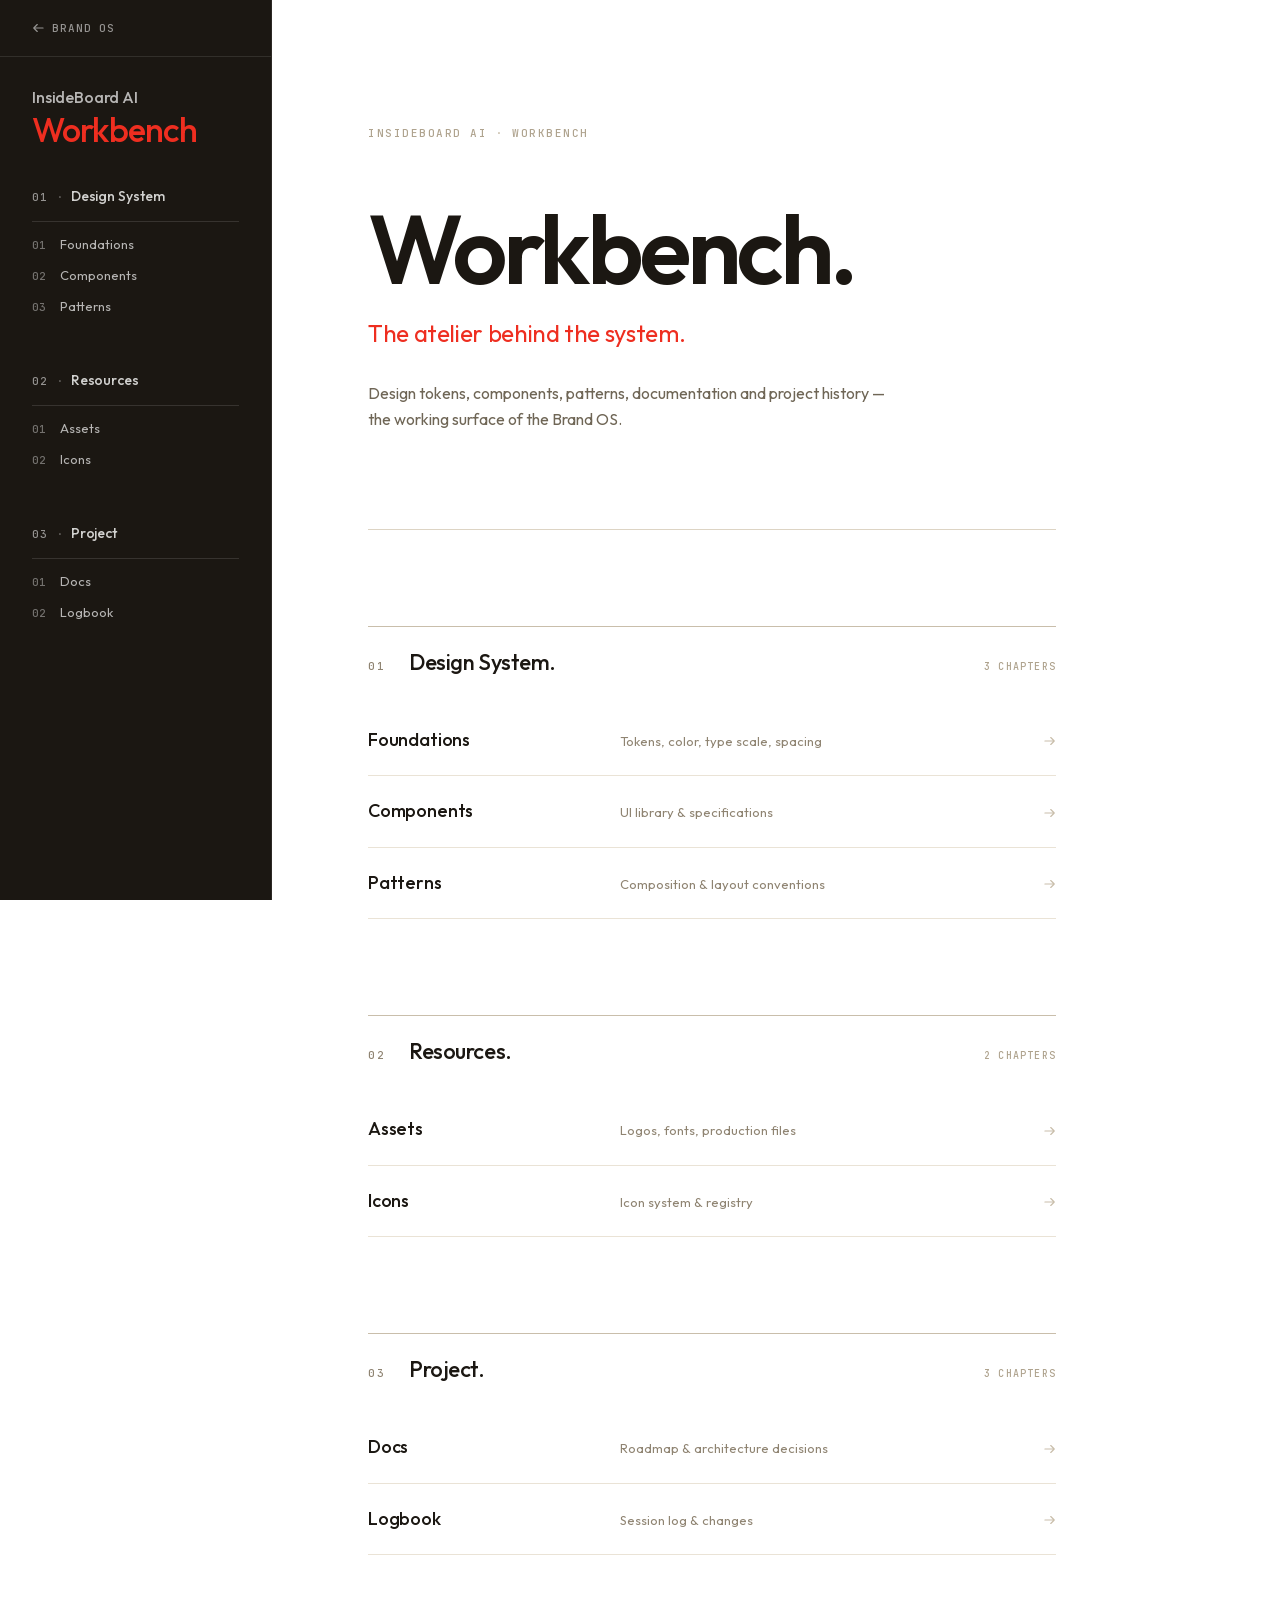
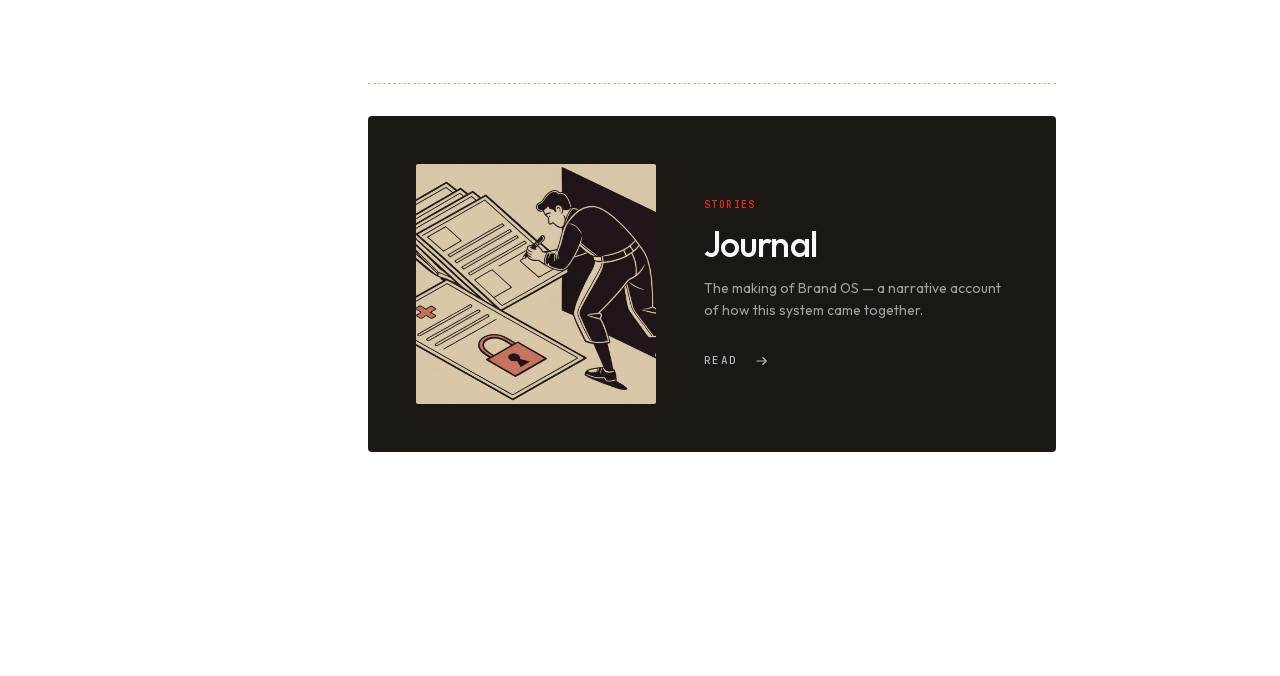
==== commit e49a5e32: "log(session): 2026-04-29 — SVG sprite system + doc UI polish Co-Authored-By: Claude Sonnet 4.6 <nore" ====
--- a/system/index.html
+++ b/system/index.html
@@ -36,21 +36,21 @@
             <a href="foundations.html" class="hub-row">
               <span class="hub-row-title">Foundations</span>
               <span class="hub-row-desc">Tokens, color, type scale, spacing</span>
-              <span class="hub-row-arrow">→</span>
+              <span class="hub-row-arrow"><svg class="arr" aria-hidden="true"><use href="#arr-r"/></svg></span>
             </a>
           </li>
           <li>
             <a href="components.html" class="hub-row">
               <span class="hub-row-title">Components</span>
               <span class="hub-row-desc">UI library &amp; specifications</span>
-              <span class="hub-row-arrow">→</span>
+              <span class="hub-row-arrow"><svg class="arr" aria-hidden="true"><use href="#arr-r"/></svg></span>
             </a>
           </li>
           <li>
             <a href="patterns.html" class="hub-row">
               <span class="hub-row-title">Patterns</span>
               <span class="hub-row-desc">Composition &amp; layout conventions</span>
-              <span class="hub-row-arrow">→</span>
+              <span class="hub-row-arrow"><svg class="arr" aria-hidden="true"><use href="#arr-r"/></svg></span>
             </a>
           </li>
         </ul>
@@ -68,14 +68,14 @@
             <a href="assets.html" class="hub-row">
               <span class="hub-row-title">Assets</span>
               <span class="hub-row-desc">Logos, fonts, production files</span>
-              <span class="hub-row-arrow">→</span>
+              <span class="hub-row-arrow"><svg class="arr" aria-hidden="true"><use href="#arr-r"/></svg></span>
             </a>
           </li>
           <li>
             <a href="icons.html" class="hub-row">
               <span class="hub-row-title">Icons</span>
               <span class="hub-row-desc">Icon system &amp; registry</span>
-              <span class="hub-row-arrow">→</span>
+              <span class="hub-row-arrow"><svg class="arr" aria-hidden="true"><use href="#arr-r"/></svg></span>
             </a>
           </li>
         </ul>
@@ -93,14 +93,14 @@
             <a href="docs.html" class="hub-row">
               <span class="hub-row-title">Docs</span>
               <span class="hub-row-desc">Roadmap &amp; architecture decisions</span>
-              <span class="hub-row-arrow">→</span>
+              <span class="hub-row-arrow"><svg class="arr" aria-hidden="true"><use href="#arr-r"/></svg></span>
             </a>
           </li>
           <li>
             <a href="logbook.html" class="hub-row">
               <span class="hub-row-title">Logbook</span>
               <span class="hub-row-desc">Session log &amp; changes</span>
-              <span class="hub-row-arrow">→</span>
+              <span class="hub-row-arrow"><svg class="arr" aria-hidden="true"><use href="#arr-r"/></svg></span>
             </a>
           </li>
         </ul>
@@ -115,7 +115,7 @@
             <span class="hub-journal-label">Stories</span>
             <h2 class="hub-journal-title">Journal</h2>
             <p class="hub-journal-desc">The making of Brand OS — a narrative account of how this system came together.</p>
-            <span class="hub-journal-arrow">Read &nbsp;→</span>
+            <span class="hub-journal-arrow">Read&nbsp;<svg class="arr" aria-hidden="true"><use href="#arr-r"/></svg></span>
           </div>
         </a>
       </section>
--- a/brandOS-components.css
+++ b/brandOS-components.css
@@ -913,7 +913,9 @@
   color: var(--gray-500);
   text-decoration: none;
   white-space: nowrap;
-  display: block;
+  display: flex;
+  align-items: center;
+  gap: 6px;
   margin: calc(-1 * var(--s7)) calc(-1 * var(--s5)) var(--s5);
   padding: 21px var(--s5);
   border-bottom: 1px solid var(--gray-200);
@@ -926,6 +928,9 @@
   border-bottom-color: color-mix(in srgb, var(--ivory) 10%, transparent);
 }
 .sys-sidebar .nav-system-link:hover { color: var(--ivory); }
+
+/* Arrow / chevron sprite — size defined once, color inherited via currentColor */
+.arr { width: 14px; height: 14px; flex-shrink: 0; vertical-align: middle; overflow: visible; }
 
 .sys-sidebar .brand { display: block; margin-bottom: var(--s5); text-decoration: none; }
 .sys-sidebar .nav-brand-name { color: color-mix(in srgb, var(--ivory) 70%, transparent); }
@@ -1008,7 +1013,7 @@
 .sys-back-page:hover { color: var(--ink); }
 /* Eyebrow — same values as .li-label */
 .sys-header-eyebrow {
-  display: inline-flex; gap: var(--s2);
+  display: flex; gap: var(--s2);
   font: 500 10px/1 var(--mono);
   letter-spacing: .22em;
   text-transform: uppercase;
@@ -1046,6 +1051,12 @@
   letter-spacing: .12em;
   text-transform: uppercase;
   color: var(--fn-steel);
+  margin: 0 0 var(--s5);
+}
+.sys-section-title:has(+ .sys-section-desc) { margin-bottom: var(--s2); }
+.sys-section-desc {
+  font: 400 13px/1.55 var(--sans);
+  color: var(--gray-500);
   margin: 0 0 var(--s5);
 }
 
@@ -1236,9 +1247,11 @@
   border-radius: 3px;
   margin-bottom: var(--s3);
 }
-.phase-tag--active { color: var(--fn-steel); background: rgba(74,127,191,.08); }
-.phase-tag--done   { color: var(--fn-moss);  background: rgba(107,143,90,.10); }
-.phase-tag--future { color: var(--gray-400); background: var(--stone); }
+.phase-tag--active  { color: var(--fn-steel); background: rgba(74,127,191,.08); }
+.phase-tag--done    { color: var(--fn-moss);  background: rgba(107,143,90,.10); }
+.phase-tag--future  { color: var(--gray-400); background: var(--stone); }
+.phase-tag--planned { color: var(--fn-amber); background: rgba(200,136,42,.08); }
+.phase-tag--onradar { color: var(--gray-400); background: var(--stone); }
 
 .phase-name { font: 600 15px/1.3 var(--sans); color: var(--ink); margin: 0 0 var(--s2); }
 .phase-desc { font-size: 13px; color: var(--gray-600); margin: 0 0 var(--s4); }
@@ -1253,6 +1266,7 @@
 .step-dot--done    { background: var(--fn-moss); color: var(--white); }
 .step-dot--planned { background: transparent; border: 1.5px solid var(--gray-300); }
 .step-dot--future  { background: transparent; border: 1.5px solid var(--gray-200); }
+.step-dot--onradar { background: transparent; border: 1.5px solid var(--gray-200); }
 .phase-step code { font-family: var(--mono); font-size: 11px; background: rgba(27,23,18,.06); padding: 1px 4px; border-radius: 2px; }
 .phase-note { font: 400 11px/1.4 var(--mono); color: var(--gray-500); margin: var(--s3) 0 0; padding-top: var(--s3); border-top: 1px solid var(--gray-100); }
 
@@ -1322,6 +1336,8 @@
 .rf-btn--done.active      { border-color: var(--fn-moss);  color: var(--fn-moss); }
 .rf-btn--active.active    { border-color: var(--fn-steel); color: var(--fn-steel); }
 .rf-btn--future.active    { border-color: var(--gray-500); color: var(--gray-500); }
+.rf-btn--planned.active   { border-color: var(--fn-amber); color: var(--fn-amber); }
+.rf-btn--onradar.active   { border-color: var(--gray-400); color: var(--gray-400); }
 .rf-btn--bug.active       { border-color: var(--ember);    color: var(--ember); }
 .rf-btn--todo.active      { border-color: var(--fn-steel); color: var(--fn-steel); }
 .rf-btn--idea.active      { border-color: var(--gray-500); color: var(--gray-500); }
@@ -1358,6 +1374,8 @@
 .phase-card--active.selected       { border-color: var(--fn-steel); box-shadow: 0 0 0 3px rgba(74,127,191,.10); }
 .phase-card--done                  { background: var(--ivory); }
 .phase-card--future                { opacity: .5; }
+.phase-card--planned               { opacity: .80; }
+.phase-card--onradar               { opacity: .45; }
 .phase-card.rf-hidden              { display: none; }
 .phase-card.rf-gapped             { margin-left: var(--s6); position: relative; }
 .phase-card.rf-gapped::before     {
@@ -1377,6 +1395,17 @@
 
 .roadmap-detail { padding: var(--s4) var(--s5); background: var(--ivory); border: 1.5px solid var(--gray-200); border-radius: 4px; }
 .roadmap-detail[hidden] { display: none; }
+
+.phases-done-drawer           { border: 1px solid var(--gray-200); border-radius: 4px; overflow: hidden; }
+.phases-done-drawer.rf-hidden { display: none; }
+.phases-done-toggle           { display: flex; align-items: center; gap: var(--s3); width: 100%; padding: var(--s3) var(--s4); background: var(--ivory); border: none; cursor: pointer; text-align: left; }
+.phases-done-toggle:hover     { background: var(--gray-100); }
+.phases-done-label            { font: 500 12px/1 var(--sans); color: var(--fn-moss); }
+.phases-done-chevron          { margin-left: auto; font-size: 20px; color: var(--gray-400); transition: transform .2s; line-height: 1; }
+.phases-done-toggle[aria-expanded="true"] .phases-done-chevron { transform: rotate(90deg); }
+.phases-done-body             { overflow-x: auto; padding: var(--s3) var(--s4) var(--s4); border-top: 1px solid var(--gray-100); }
+.phases-done-body[hidden]     { display: none; }
+.phases-done-track            { display: flex; align-items: center; min-width: max-content; }
 
 @media(max-width:960px) {
   .sys-layout { margin-left: 0; }
@@ -1775,3 +1804,23 @@
 .lf-btn.is-active[data-filter="session"] { background:color-mix(in srgb,var(--fn-amber) 12%,transparent); color:var(--fn-amber); border-color:color-mix(in srgb,var(--fn-amber) 35%,transparent); }
 .lf-btn.is-active[data-filter="review"]  { background:color-mix(in srgb,var(--fn-steel) 10%,transparent); color:var(--fn-steel); border-color:color-mix(in srgb,var(--fn-steel) 35%,transparent); }
 .lf-btn.is-active[data-filter="audit"]   { background:color-mix(in srgb,var(--fn-teal) 12%,transparent); color:var(--fn-teal); border-color:color-mix(in srgb,var(--fn-teal) 35%,transparent); }
+
+/* log-day — day grouping card (All view only, built by JS) */
+.log-day { border:1.5px solid var(--gray-200); border-radius:6px; background:var(--white); margin-bottom:var(--s4); overflow:hidden; }
+.log-day__head { display:flex; align-items:center; gap:var(--s3); padding:var(--s3) var(--s5); background:var(--ivory); border-bottom:1px solid var(--gray-200); }
+.log-day--complete .log-day__head { cursor:pointer; user-select:none; transition:background .1s; }
+.log-day--complete .log-day__head:hover { background:color-mix(in srgb,var(--fn-steel) 6%,var(--ivory)); }
+.log-day__date { font:600 12px/1 var(--mono); color:var(--ink); flex-shrink:0; }
+.log-day__meta { font:400 12px/1 var(--mono); color:var(--gray-400); flex:1; overflow:hidden; text-overflow:ellipsis; white-space:nowrap; }
+.log-day__chips { display:flex; gap:var(--s2); flex-shrink:0; }
+.log-day__toggle { flex-shrink:0; width:16px; height:16px; color:var(--gray-300); transition:transform .2s ease,color .1s; margin-left:var(--s2); }
+.log-day--complete .log-day__head:hover .log-day__toggle { color:var(--gray-500); }
+.log-day.is-open .log-day__toggle { transform:rotate(180deg); }
+.log-day__body { display:grid; grid-template-rows:0fr; transition:grid-template-rows .22s ease; overflow:hidden; }
+.log-day--active .log-day__body,.log-day.is-open .log-day__body { grid-template-rows:1fr; }
+.log-day__body-inner { overflow:hidden; min-height:0; padding:var(--s4); }
+.log-day__body-inner > .log-entry { margin-bottom:var(--s3); }
+.log-day__body-inner > .log-entry:last-child,.log-day__sessions .log-entry:last-child { margin-bottom:0; }
+.log-day__body-inner > .log-entry[data-type="review"] { border-left-color:var(--fn-steel); }
+.log-day__sessions { margin-top:var(--s3); padding-left:var(--s4); border-left:2px solid color-mix(in srgb,var(--fn-amber) 30%,transparent); }
+.log-day__sessions .log-entry { border-left-color:color-mix(in srgb,var(--fn-amber) 50%,var(--gray-200)); margin-bottom:var(--s2); }
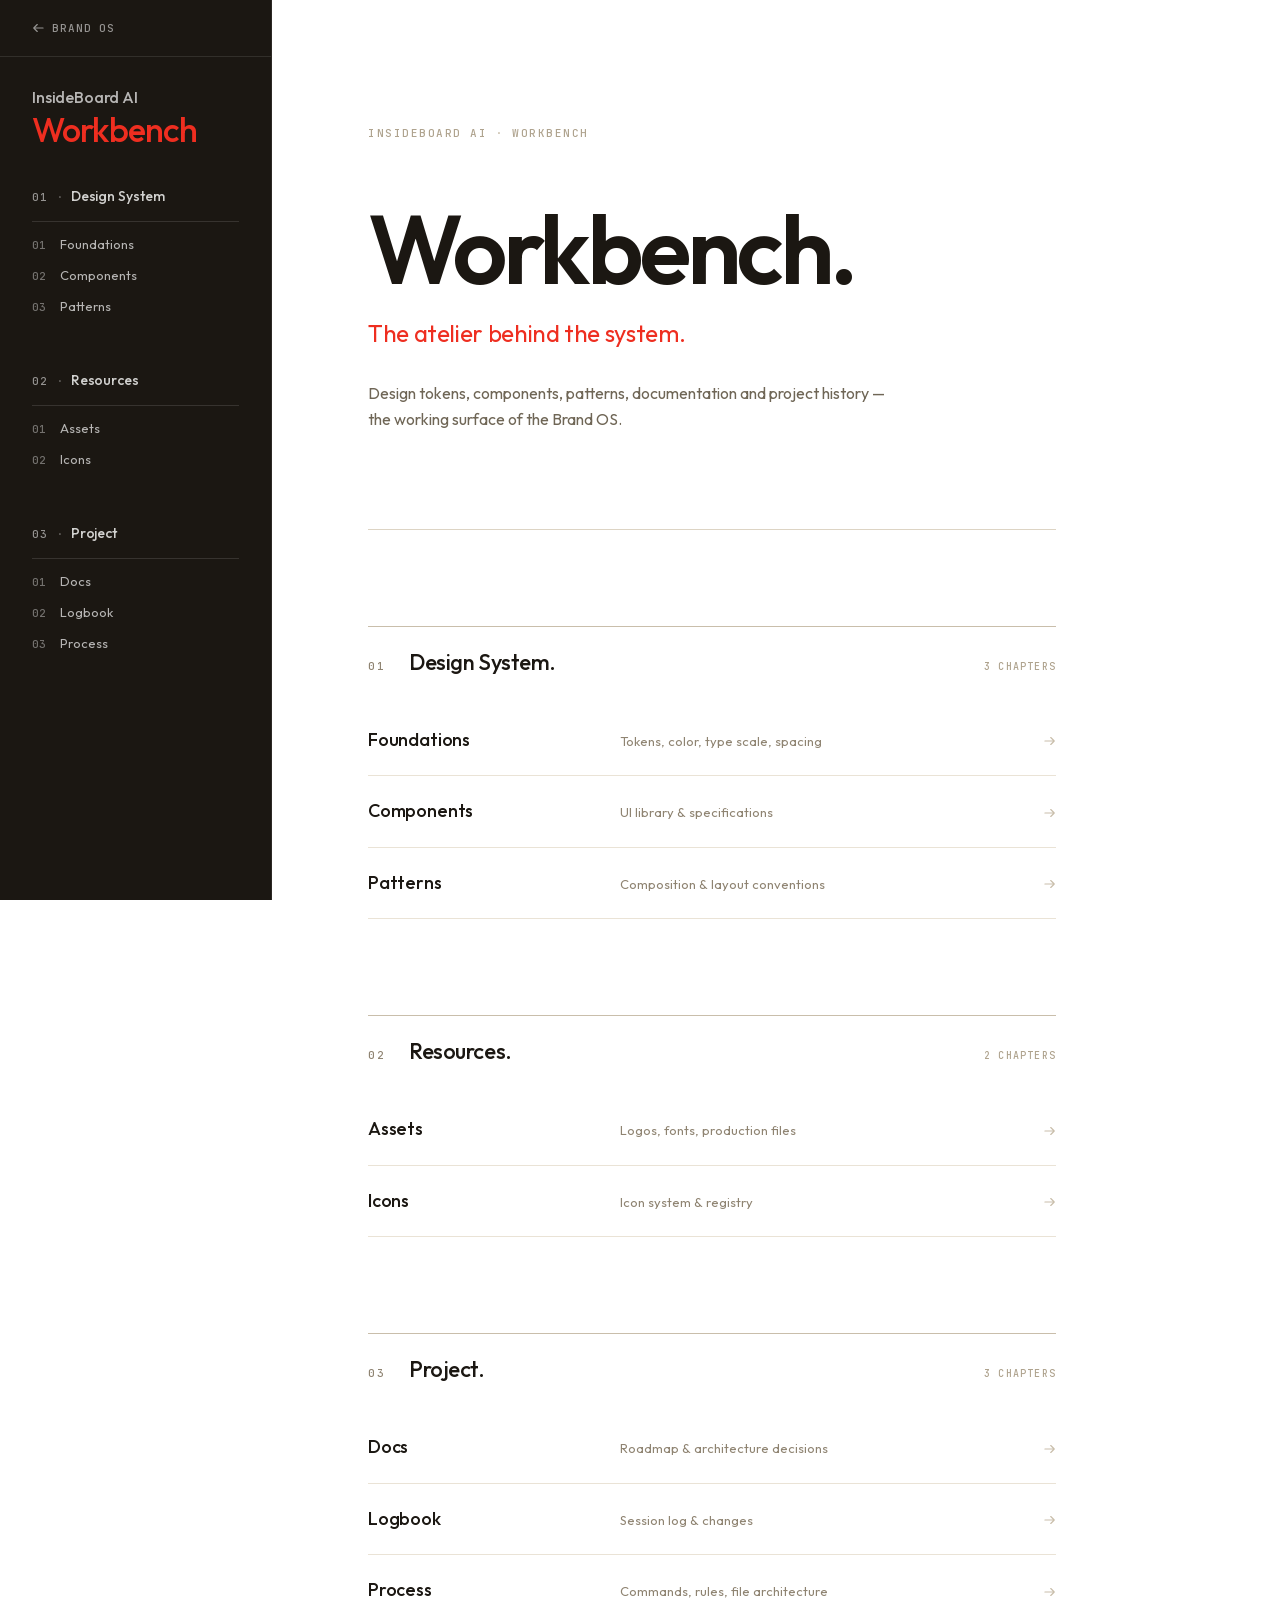
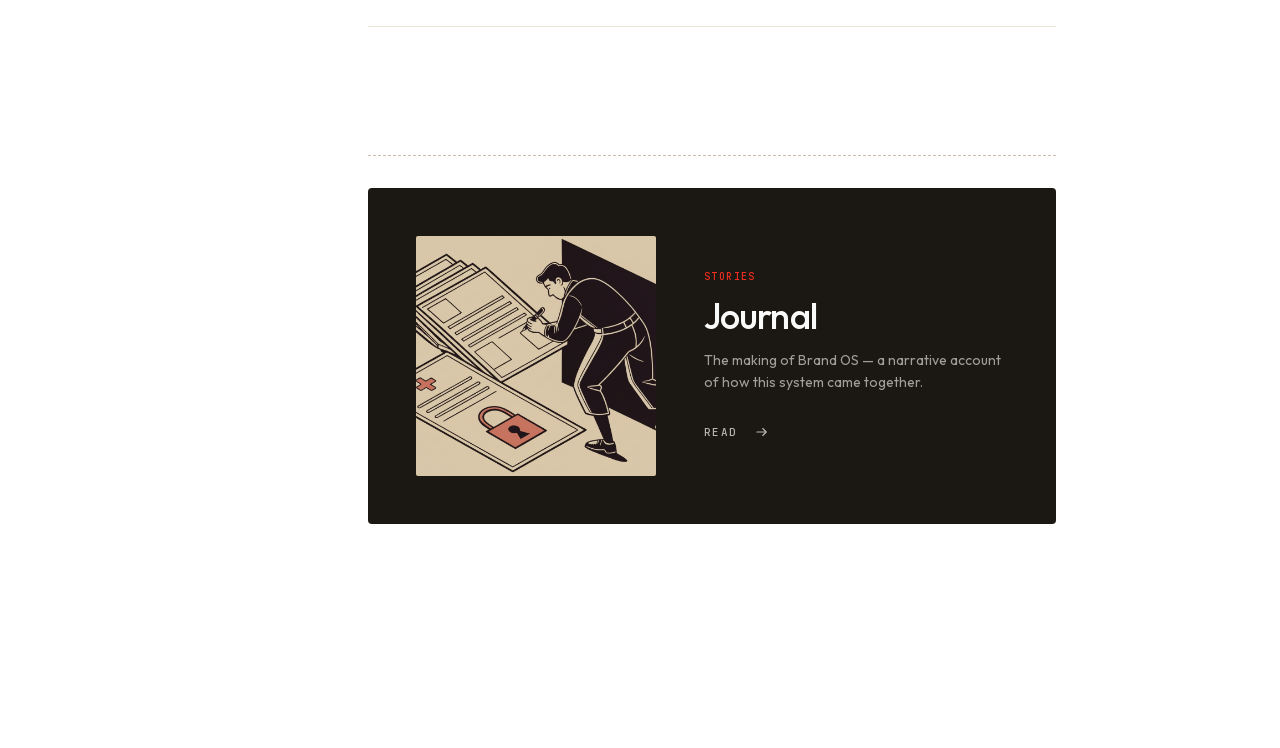
==== commit b0245d05: "feat(system): renderHub() in nav.js + process page Hub groups now JS-rendered via renderHub() — sing" ====
--- a/system/index.html
+++ b/system/index.html
@@ -24,87 +24,7 @@
         <p class="hub-lede">Design tokens, components, patterns, documentation and project history — the working surface of the Brand OS.</p>
       </header>
 
-      <section class="hub-part">
-        <div class="hub-part-head">
-          <span class="hub-part-num">01</span>
-          <span class="hub-part-name">Design System.</span>
-          <span></span>
-          <span class="hub-part-meta">3 chapters</span>
-        </div>
-        <ul class="hub-list">
-          <li>
-            <a href="foundations.html" class="hub-row">
-              <span class="hub-row-title">Foundations</span>
-              <span class="hub-row-desc">Tokens, color, type scale, spacing</span>
-              <span class="hub-row-arrow"><svg class="arr" aria-hidden="true"><use href="#arr-r"/></svg></span>
-            </a>
-          </li>
-          <li>
-            <a href="components.html" class="hub-row">
-              <span class="hub-row-title">Components</span>
-              <span class="hub-row-desc">UI library &amp; specifications</span>
-              <span class="hub-row-arrow"><svg class="arr" aria-hidden="true"><use href="#arr-r"/></svg></span>
-            </a>
-          </li>
-          <li>
-            <a href="patterns.html" class="hub-row">
-              <span class="hub-row-title">Patterns</span>
-              <span class="hub-row-desc">Composition &amp; layout conventions</span>
-              <span class="hub-row-arrow"><svg class="arr" aria-hidden="true"><use href="#arr-r"/></svg></span>
-            </a>
-          </li>
-        </ul>
-      </section>
-
-      <section class="hub-part">
-        <div class="hub-part-head">
-          <span class="hub-part-num">02</span>
-          <span class="hub-part-name">Resources.</span>
-          <span></span>
-          <span class="hub-part-meta">2 chapters</span>
-        </div>
-        <ul class="hub-list">
-          <li>
-            <a href="assets.html" class="hub-row">
-              <span class="hub-row-title">Assets</span>
-              <span class="hub-row-desc">Logos, fonts, production files</span>
-              <span class="hub-row-arrow"><svg class="arr" aria-hidden="true"><use href="#arr-r"/></svg></span>
-            </a>
-          </li>
-          <li>
-            <a href="icons.html" class="hub-row">
-              <span class="hub-row-title">Icons</span>
-              <span class="hub-row-desc">Icon system &amp; registry</span>
-              <span class="hub-row-arrow"><svg class="arr" aria-hidden="true"><use href="#arr-r"/></svg></span>
-            </a>
-          </li>
-        </ul>
-      </section>
-
-      <section class="hub-part">
-        <div class="hub-part-head">
-          <span class="hub-part-num">03</span>
-          <span class="hub-part-name">Project.</span>
-          <span></span>
-          <span class="hub-part-meta">3 chapters</span>
-        </div>
-        <ul class="hub-list">
-          <li>
-            <a href="docs.html" class="hub-row">
-              <span class="hub-row-title">Docs</span>
-              <span class="hub-row-desc">Roadmap &amp; architecture decisions</span>
-              <span class="hub-row-arrow"><svg class="arr" aria-hidden="true"><use href="#arr-r"/></svg></span>
-            </a>
-          </li>
-          <li>
-            <a href="logbook.html" class="hub-row">
-              <span class="hub-row-title">Logbook</span>
-              <span class="hub-row-desc">Session log &amp; changes</span>
-              <span class="hub-row-arrow"><svg class="arr" aria-hidden="true"><use href="#arr-r"/></svg></span>
-            </a>
-          </li>
-        </ul>
-      </section>
+      <div id="hub-groups"></div>
 
       <section class="hub-part hub-part--journal">
         <a href="journal.html" class="hub-journal">
--- a/brandOS-components.css
+++ b/brandOS-components.css
@@ -1761,8 +1761,14 @@
 
 /* SYSTEM · log-entry — collapsible entry card (logbook.html, audit.html) */
 .log-entry { border:1.5px solid var(--gray-200); border-radius:6px; background:var(--white); margin-bottom:var(--s3); overflow:hidden; }
+.log-entry[data-type="session"] { border-color:color-mix(in srgb,var(--fn-amber) 40%,var(--gray-200)); }
+.log-entry[data-type="review"]  { border-color:color-mix(in srgb,var(--fn-steel) 40%,var(--gray-200)); }
+.log-entry[data-type="audit"]   { border-color:color-mix(in srgb,var(--fn-teal) 40%,var(--gray-200)); }
 .log-entry__head { display:flex; align-items:center; gap:var(--s3); padding:var(--s3) var(--s5); cursor:pointer; user-select:none; transition:background .1s; }
 .log-entry__head:hover { background:var(--gray-50); }
+.log-entry[data-type="session"] .log-entry__head:hover { background:color-mix(in srgb,var(--fn-amber) 8%,var(--white)); }
+.log-entry[data-type="review"]  .log-entry__head:hover { background:color-mix(in srgb,var(--fn-steel) 7%,var(--white)); }
+.log-entry[data-type="audit"]   .log-entry__head:hover { background:color-mix(in srgb,var(--fn-teal)  8%,var(--white)); }
 .log-entry__head:focus-visible { outline:2px solid var(--fn-steel); outline-offset:-2px; }
 .log-type { font:600 10px/1 var(--mono); text-transform:uppercase; letter-spacing:.08em; padding:2px 7px; border-radius:3px; flex-shrink:0; white-space:nowrap; }
 .log-type--review  { background:color-mix(in srgb,var(--fn-steel) 10%,transparent); color:var(--fn-steel); }
@@ -1773,7 +1779,10 @@
 .log-entry__chips { display:flex; gap:var(--s2); flex-shrink:0; }
 .log-chip { font:500 11px/1 var(--mono); color:var(--gray-500); background:var(--gray-50); border:1px solid var(--gray-100); border-radius:3px; padding:2px 6px; white-space:nowrap; }
 .log-chip--warn { color:var(--amber); background:color-mix(in srgb,var(--amber) 8%,transparent); border-color:color-mix(in srgb,var(--amber) 20%,transparent); }
-.log-chip--ok   { color:var(--fn-moss);  background:color-mix(in srgb,var(--fn-moss)  8%,transparent); border-color:color-mix(in srgb,var(--fn-moss)  20%,transparent); }
+.log-chip--ok      { color:var(--fn-moss);    background:color-mix(in srgb,var(--fn-moss)   8%,transparent); border-color:color-mix(in srgb,var(--fn-moss)   20%,transparent); }
+.log-chip--session { color:var(--fn-amber);   background:color-mix(in srgb,var(--fn-amber) 12%,transparent); border-color:color-mix(in srgb,var(--fn-amber) 35%,transparent); }
+.log-chip--review  { color:var(--fn-steel);   background:color-mix(in srgb,var(--fn-steel) 10%,transparent); border-color:color-mix(in srgb,var(--fn-steel) 35%,transparent); }
+.log-chip--audit   { color:var(--fn-teal);    background:color-mix(in srgb,var(--fn-teal)  12%,transparent); border-color:color-mix(in srgb,var(--fn-teal)  35%,transparent); }
 .log-entry__toggle { flex-shrink:0; width:16px; height:16px; color:var(--gray-300); transition:transform .2s ease,color .1s; margin-left:auto; }
 .log-entry__head:hover .log-entry__toggle { color:var(--gray-500); }
 .log-entry.is-open .log-entry__toggle { transform:rotate(180deg); }
@@ -1781,6 +1790,9 @@
 .log-entry__body { display:grid; grid-template-rows:0fr; transition:grid-template-rows .22s ease; overflow:hidden; }
 .log-entry.is-open .log-entry__body { grid-template-rows:1fr; }
 .log-entry__body-inner { overflow:hidden; min-height:0; border-top:1.5px solid var(--gray-200); }
+.log-entry[data-type="session"] .log-entry__body-inner { border-top-color:color-mix(in srgb,var(--fn-amber) 40%,var(--gray-200)); }
+.log-entry[data-type="review"]  .log-entry__body-inner { border-top-color:color-mix(in srgb,var(--fn-steel) 40%,var(--gray-200)); }
+.log-entry[data-type="audit"]   .log-entry__body-inner { border-top-color:color-mix(in srgb,var(--fn-teal)  40%,var(--gray-200)); }
 /* sections */
 .log-section { padding:var(--s4) var(--s5); border-bottom:1px solid var(--gray-100); }
 .log-section:last-child { border-bottom:none; }
@@ -1809,7 +1821,7 @@
 .log-day { border:1.5px solid var(--gray-200); border-radius:6px; background:var(--white); margin-bottom:var(--s4); overflow:hidden; }
 .log-day__head { display:flex; align-items:center; gap:var(--s3); padding:var(--s3) var(--s5); background:var(--ivory); border-bottom:1px solid var(--gray-200); }
 .log-day--complete .log-day__head { cursor:pointer; user-select:none; transition:background .1s; }
-.log-day--complete .log-day__head:hover { background:color-mix(in srgb,var(--fn-steel) 6%,var(--ivory)); }
+.log-day--complete .log-day__head:hover { background:var(--gray-50); }
 .log-day__date { font:600 12px/1 var(--mono); color:var(--ink); flex-shrink:0; }
 .log-day__meta { font:400 12px/1 var(--mono); color:var(--gray-400); flex:1; overflow:hidden; text-overflow:ellipsis; white-space:nowrap; }
 .log-day__chips { display:flex; gap:var(--s2); flex-shrink:0; }
@@ -1818,9 +1830,24 @@
 .log-day.is-open .log-day__toggle { transform:rotate(180deg); }
 .log-day__body { display:grid; grid-template-rows:0fr; transition:grid-template-rows .22s ease; overflow:hidden; }
 .log-day--active .log-day__body,.log-day.is-open .log-day__body { grid-template-rows:1fr; }
-.log-day__body-inner { overflow:hidden; min-height:0; padding:var(--s4); }
-.log-day__body-inner > .log-entry { margin-bottom:var(--s3); }
-.log-day__body-inner > .log-entry:last-child,.log-day__sessions .log-entry:last-child { margin-bottom:0; }
-.log-day__body-inner > .log-entry[data-type="review"] { border-left-color:var(--fn-steel); }
-.log-day__sessions { margin-top:var(--s3); padding-left:var(--s4); border-left:2px solid color-mix(in srgb,var(--fn-amber) 30%,transparent); }
-.log-day__sessions .log-entry { border-left-color:color-mix(in srgb,var(--fn-amber) 50%,var(--gray-200)); margin-bottom:var(--s2); }
+.log-day__body-inner { overflow:hidden; min-height:0; }
+.log-day__body-pad { padding:var(--s4); }
+.log-day__body-pad > .log-entry { margin-bottom:var(--s3); }
+.log-day__body-pad > .log-entry:last-child,.log-day__sessions .log-entry:last-child { margin-bottom:0; }
+.log-day__sessions { margin-top:var(--s3); padding-left:var(--s4); border-left:2px solid color-mix(in srgb,var(--fn-amber) 25%,transparent); }
+
+/* ── Process page ───────────────────────────────────────────── */
+.cmd-grid{display:grid;grid-template-columns:repeat(auto-fill,minmax(290px,1fr));gap:var(--s4);margin:var(--s4) 0 var(--s6);}
+.cmd-card{border:1px solid var(--gray-200);padding:var(--s5) var(--s6);}
+.cmd-slug{font-family:var(--mono);font-size:15px;font-weight:500;color:var(--steel);margin-bottom:var(--s2);}
+.cmd-role{font-size:13px;color:var(--gray-700);line-height:1.55;margin:0;}
+.cmd-modes{margin:var(--s3) 0 0;padding:var(--s3) 0 0;border-top:1px solid var(--gray-100);list-style:none;display:flex;flex-direction:column;gap:2px;}
+.cmd-mode{font-size:11px;font-family:var(--mono);color:var(--gray-500);line-height:1.6;}
+.cmd-mode b{color:var(--gray-700);font-weight:500;}
+.proc-rules{display:flex;flex-direction:column;gap:var(--s7);margin:var(--s4) 0 var(--s6);}
+.proc-rule-group .mi{margin-top:0;}
+.proc-rule-group ul{list-style:none;padding:0;margin:0;display:flex;flex-direction:column;gap:var(--s3);}
+.proc-rule-group li{font-size:13px;line-height:1.55;color:var(--gray-700);display:flex;gap:var(--s3);align-items:baseline;}
+.proc-rule-group li::before{content:'—';font-size:11px;color:var(--gray-300);flex-shrink:0;}
+.proc-rule-group li b{color:var(--ink);font-weight:500;}
+.log-day__sessions .log-entry { margin-bottom:var(--s2); }
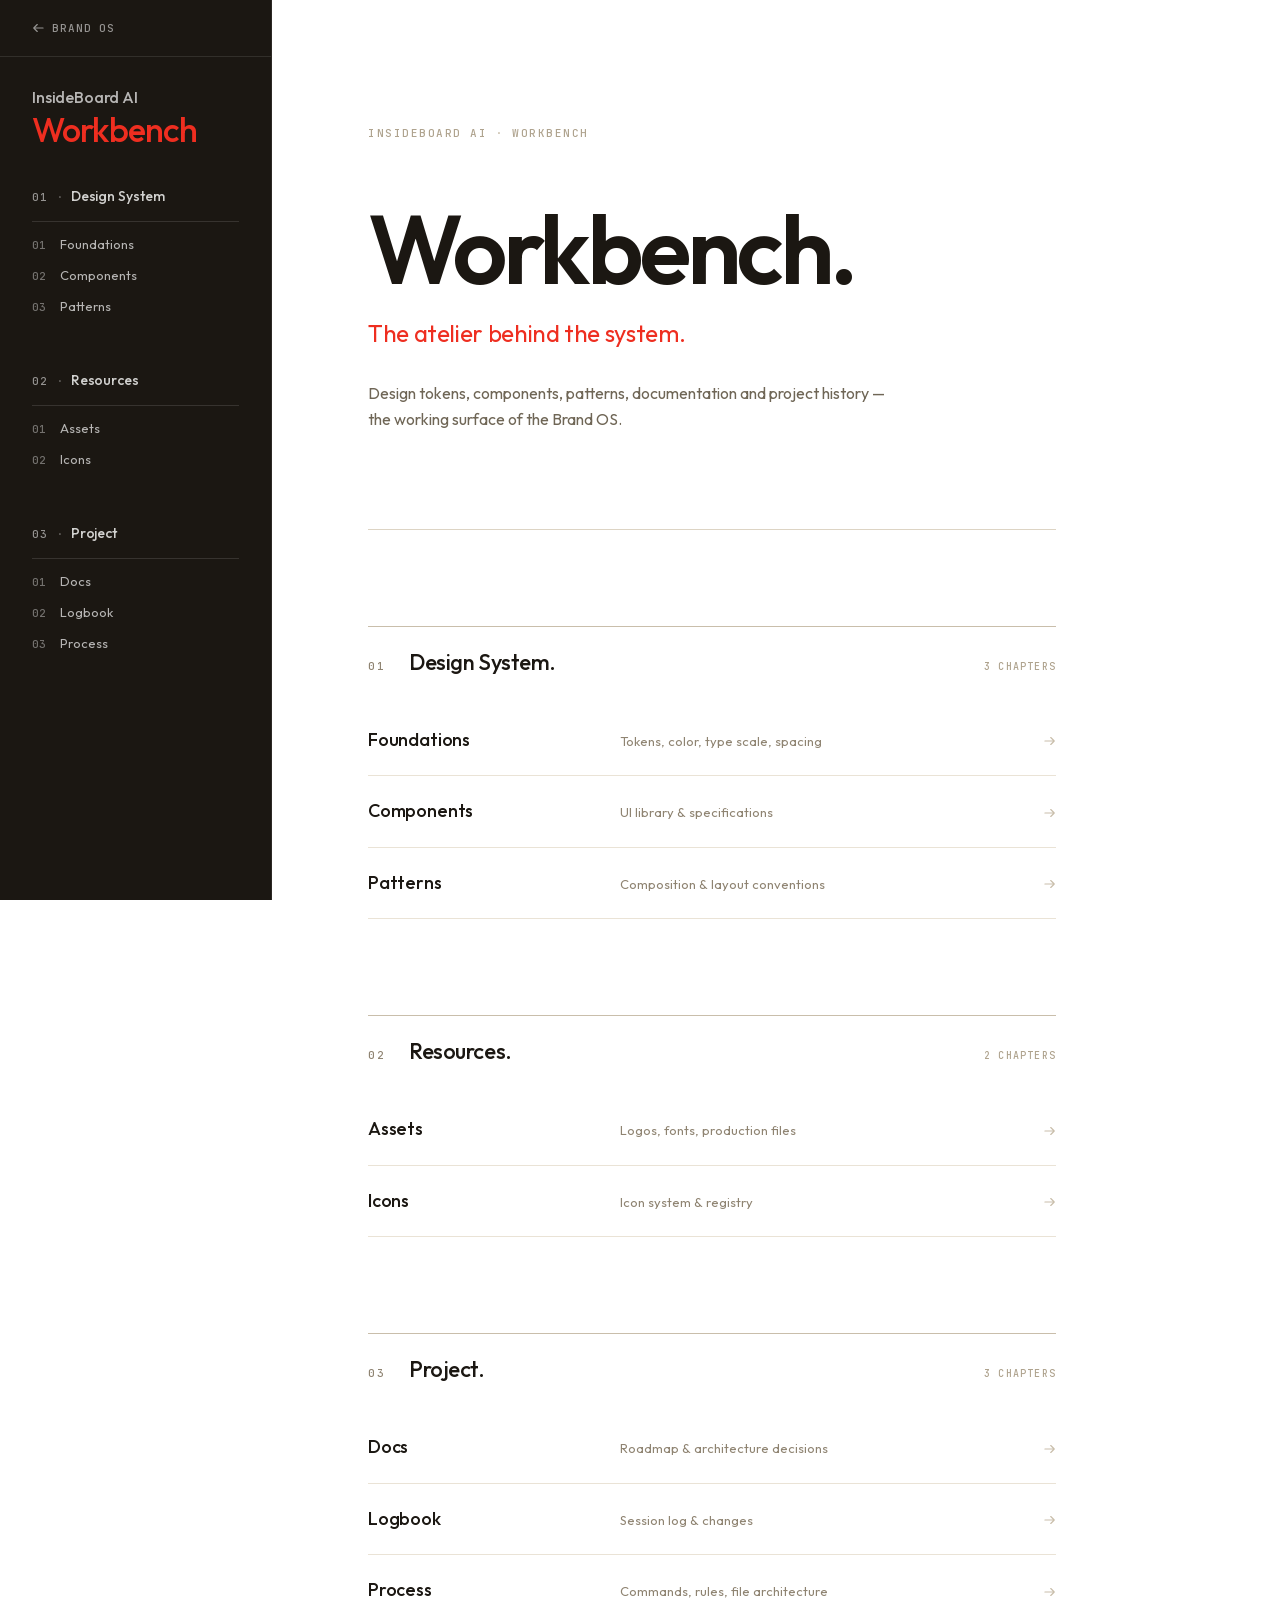
==== commit ed29de46: "chore(journal): remove journal from repo and system Delete journal/, system/journal.html, and .claud" ====
--- a/system/index.html
+++ b/system/index.html
@@ -26,19 +26,6 @@
 
       <div id="hub-groups"></div>
 
-      <section class="hub-part hub-part--journal">
-        <a href="journal.html" class="hub-journal">
-          <div class="hub-journal-img">
-            <img src="../assets/illustrations/*journal-ch3.png" alt="">
-          </div>
-          <div class="hub-journal-text">
-            <span class="hub-journal-label">Stories</span>
-            <h2 class="hub-journal-title">Journal</h2>
-            <p class="hub-journal-desc">The making of Brand OS — a narrative account of how this system came together.</p>
-            <span class="hub-journal-arrow">Read&nbsp;<svg class="arr" aria-hidden="true"><use href="#arr-r"/></svg></span>
-          </div>
-        </a>
-      </section>
 
     </main>
   </div>
--- a/brandOS-components.css
+++ b/brandOS-components.css
@@ -448,14 +448,14 @@
 .tergrid{display:grid;grid-template-columns:1fr 1fr;gap:var(--s4);margin:var(--s5) 0;}
 .terc{border:1px solid var(--gray-200);padding:var(--s5);}
 .terc .tern{font:500 10px/1 var(--mono);letter-spacing:.12em;text-transform:uppercase;color:var(--ember);margin-bottom:var(--s3);}
-.terc h4{font-size:16px;font-weight:500;margin:0 0 var(--s3);}
+.terc h3{font-size:16px;font-weight:500;margin:0 0 var(--s3);}
 .terc p{font-size:13px;line-height:1.5;color:var(--gray-700);margin:0;}
 @media(max-width:720px){.tergrid{grid-template-columns:1fr;}}
 
 /* IRON */
 .ironw{margin:var(--s5) 0;}
 .ironh{background:var(--ink);color:var(--ivory);padding:var(--s5) var(--s6);margin-bottom:2px;}
-.ironh h4{margin:0 0 var(--s2);font-size:18px;font-weight:500;}
+.ironh h3{margin:0 0 var(--s2);font-size:18px;font-weight:500;}
 .ironh p{margin:0;font-size:13px;opacity:.7;font-family:var(--mono);}
 .ironm{display:grid;grid-template-columns:repeat(4,1fr);gap:2px;}
 .im{padding:var(--s4);display:flex;flex-direction:column;justify-content:space-between;min-height:100px;}
@@ -584,8 +584,8 @@
 /* BUTTERFLY */
 .bfly{display:grid;grid-template-columns:1fr 1fr;gap:var(--s4);margin:var(--s4) 0;}
 .bm{aspect-ratio:4/3;border:1px solid var(--gray-200);position:relative;display:grid;place-items:center;}
-.bm.light{background:var(--ivory);}
-.bm.dark{background:var(--ink);border-color:var(--ink);}
+.bm.light{background:var(--ivory);color:var(--ink);}
+.bm.dark{background:var(--ink);border-color:var(--ink);color:var(--ivory);}
 .cap-tag{position:absolute;top:var(--s3);left:var(--s3);display:inline-flex;align-items:center;font:500 9px/1 var(--mono);letter-spacing:.1em;text-transform:uppercase;padding:5px 6px 3px;background:var(--ivory);color:var(--ink);z-index:4;}
 .bm.dark .cap-tag{background:var(--white);}
 .bsvg{max-width:70%;height:auto;display:block;}
@@ -1075,6 +1075,11 @@
   color: var(--gray-500);
   margin-bottom: var(--s3);
 }
+.spec-meta {
+  font: 400 11px/1 var(--mono);
+  color: var(--gray-400);
+  margin-top: var(--s3);
+}
 
 /* ── Spec block anatomy (ADR-006) ───────────────────────────── */
 .spec-header {
@@ -1549,7 +1554,8 @@
 }
 .hub-row:hover .hub-row-arrow { color: var(--ember); transform: translateX(4px); }
 
-/* Journal — featured block (dark, editorial) */
+/* DISABLED 2026-05-05 · Journal hub featured block — removed
+   Journal — featured block (dark, editorial)
 .hub-part--journal {
   margin-top: var(--s9);
   padding-top: var(--s5);
@@ -1619,6 +1625,7 @@
   transition: color .25s, transform .25s;
 }
 .hub-journal:hover .hub-journal-arrow { color: var(--ember); transform: translateX(4px); }
+*/
 
 /* Stagger reveal */
 @keyframes hub-fade-in {
@@ -1652,19 +1659,13 @@
   .hub-row-title { grid-column: 1; grid-row: 1; }
   .hub-row-arrow { grid-column: 2; grid-row: 1 / 3; align-self: center; }
   .hub-row-desc { grid-column: 1; grid-row: 2; }
-  .hub-journal { grid-template-columns: 1fr; }
-  .hub-journal-img { aspect-ratio: 16/9; }
+  /* .hub-journal { grid-template-columns: 1fr; } */
+  /* .hub-journal-img { aspect-ratio: 16/9; } */
   .hub-part-head { grid-template-columns: auto 1fr auto; }
   .hub-part-name { font-size: 18px; }
 }
 
-/* SYSTEM · audit — audit history page (system/audit.html) */
-.audit-run { padding: var(--s5); border: 1.5px solid var(--gray-200); border-radius: 6px; background: var(--white); margin-bottom: var(--s6); }
-.audit-run-header { display: flex; align-items: center; gap: var(--s3); margin-bottom: var(--s3); }
-.audit-date { font: 500 14px/1 var(--mono); color: var(--ink); }
-.audit-badge { padding: 2px 8px; border-radius: 3px; font: 600 11px/1.4 var(--sans); text-transform: uppercase; letter-spacing: .04em; }
-.audit-badge--resolved { background: color-mix(in srgb, var(--fn-moss) 12%, transparent); color: var(--fn-moss); }
-.audit-badge--open { background: color-mix(in srgb, var(--amber) 12%, transparent); color: var(--amber); }
+/* SYSTEM · audit — audit entries in system/logbook.html */
 .audit-desc { font: 400 14px/1.6 var(--sans); color: var(--gray-600); margin-bottom: var(--s4); }
 .audit-summary { display: flex; gap: var(--s4); flex-wrap: wrap; padding: var(--s4); background: var(--ivory); border-radius: 4px; margin-bottom: var(--s5); }
 .audit-col { display: flex; flex-direction: column; gap: var(--s1); }
@@ -1851,3 +1852,63 @@
 .proc-rule-group li::before{content:'—';font-size:11px;color:var(--gray-300);flex-shrink:0;}
 .proc-rule-group li b{color:var(--ink);font-weight:500;}
 .log-day__sessions .log-entry { margin-bottom:var(--s2); }
+
+/* DISABLED 2026-05-05 · Journal narrative page — removed
+   SYSTEM · journal — journal narrative page (system/journal.html)
+.j-topnav{position:fixed;top:0;left:0;right:0;height:48px;background:var(--ink);display:flex;align-items:center;padding:0 var(--s5);z-index:50;}
+.j-topnav a{font:500 12px/1 var(--mono);color:color-mix(in srgb,var(--ivory) 55%,transparent);text-decoration:none;letter-spacing:.06em;}
+.j-topnav a:hover{color:var(--ivory);}
+.j-wrap{display:grid;grid-template-columns:220px 1fr;padding-top:48px;}
+.j-sidebar{position:fixed;top:48px;left:0;width:220px;height:calc(100vh - 48px);padding:var(--s7) 0 var(--s7) var(--s6);display:flex;flex-direction:column;background:var(--white);z-index:10;}
+.j-sidebar-label{font:500 10px/1 var(--mono);letter-spacing:.14em;text-transform:uppercase;color:var(--gray-400);margin-bottom:var(--s5);}
+.j-timeline{position:relative;flex:1;overflow-y:auto;scrollbar-width:none;}
+.j-timeline::-webkit-scrollbar{display:none;}
+.j-track{position:absolute;left:7px;top:0;bottom:0;width:1px;background:var(--fn-steel);opacity:.18;}
+.j-fill{position:absolute;left:7px;top:0;width:1px;height:0;background:var(--fn-steel);transition:height .45s cubic-bezier(.4,0,.2,1);}
+.j-node{position:absolute;left:3px;display:flex;align-items:flex-start;gap:14px;cursor:pointer;padding:2px 0;}
+.j-node__dot{width:9px;height:9px;border-radius:50%;border:1.5px solid var(--fn-steel);background:white;flex-shrink:0;margin-top:3px;opacity:.5;transition:border-color .35s ease,background .35s ease,box-shadow .35s ease,opacity .35s ease;}
+.j-node.active .j-node__dot{border-color:var(--fn-steel);background:var(--fn-steel);opacity:1;box-shadow:0 0 0 3px color-mix(in srgb,var(--fn-steel) 18%,transparent);}
+.j-node__info{display:flex;flex-direction:column;gap:3px;}
+.j-node__label{font:500 11px/1.2 var(--sans);color:var(--fn-steel);opacity:.55;transition:opacity .3s ease;}
+.j-node__date{font:400 10px/1 var(--mono);color:var(--fn-steel);opacity:.4;letter-spacing:.04em;transition:opacity .3s ease;}
+.j-node.active .j-node__label{opacity:1;}
+.j-node.active .j-node__date{opacity:.7;}
+.j-node:hover .j-node__dot{border-color:var(--fn-steel);background:color-mix(in srgb,var(--fn-steel) 12%,white);opacity:.9;}
+.j-node:hover .j-node__label{opacity:.85;}
+.j-node:hover .j-node__date{opacity:.6;}
+.j-content{grid-column:2;padding:0 var(--s8) var(--s9) var(--s7);min-width:0;display:flex;flex-direction:column;align-items:center;}
+.j-intro,.j-chapter{width:100%;max-width:720px;}
+.j-intro{position:relative;padding:var(--s9) 0 var(--s8);}
+.j-intro__kicker{display:flex;align-items:center;gap:12px;font:500 10px/1 var(--mono);letter-spacing:.14em;text-transform:uppercase;color:var(--ember);margin-bottom:var(--s5);}
+.j-intro__kicker::before{content:'';display:block;width:24px;height:1px;background:var(--ember);opacity:.5;}
+.j-intro__title{font:700 clamp(44px,6vw,80px)/1 var(--sans);letter-spacing:-.04em;color:var(--ink);margin:0 0 var(--s4);}
+.j-intro__sub{font:400 17px/1.7 var(--sans);color:var(--gray-600);max-width:480px;margin:0;}
+.j-chapter{position:relative;padding:var(--s8) 0 var(--s6);overflow:clip;opacity:0;transform:translateY(18px);transition:opacity .65s cubic-bezier(.2,0,.2,1),transform .65s cubic-bezier(.2,0,.2,1);}
+.j-chapter.visible{opacity:1;transform:none;}
+.j-chapter__ghost{position:absolute;top:500px;right:0;z-index:-1;font:800 220px/1 var(--sans);color:var(--ember);opacity:0;letter-spacing:-.04em;user-select:none;pointer-events:none;translate:0 var(--p-ghost,0px);transition:opacity 1.2s .4s cubic-bezier(.2,0,.2,1);}
+.j-chapter.visible .j-chapter__ghost{opacity:.035;}
+.j-chapter__meta{display:flex;align-items:center;gap:12px;margin-bottom:var(--s3);}
+.j-chapter__num{font:500 10px/1 var(--mono);letter-spacing:.14em;text-transform:uppercase;color:var(--ember);}
+.j-chapter__date{font:400 10px/1 var(--mono);letter-spacing:.06em;color:var(--gray-400);}
+.j-chapter__rule{width:32px;height:1px;background:var(--ember);opacity:.35;}
+.j-chapter__title{font:700 clamp(26px,3.5vw,44px)/1.08 var(--sans);letter-spacing:-.03em;color:var(--ink);margin:0 0 10px;max-width:610px;}
+.j-chapter__mood{font:400 14px/1.5 var(--sans);color:var(--gray-500);margin:0 0 var(--s5);font-style:italic;}
+.j-body{font:400 15.5px/1.85 var(--sans);color:var(--gray-700);max-width:60ch;text-align:justify;}
+.j-body p{margin:0 0 20px;}
+.j-body p:last-child{margin-bottom:0;}
+.j-pull{position:relative;border-left:2px solid var(--ember);padding:6px 0 6px 20px;margin:28px 0;font:400 17px/1.65 var(--sans);color:var(--ink);font-style:italic;}
+.j-fig{margin:0 0 32px;}
+.j-fig img{display:block;width:100%;max-width:480px;opacity:0;transform:scale(.93) translateY(28px);translate:0 var(--p-img,0px);transition:opacity .9s .18s cubic-bezier(.2,0,.2,1),transform .9s .18s cubic-bezier(.2,0,.2,1);}
+.j-chapter.visible .j-fig img{opacity:1;transform:none;}
+.j-sep{display:flex;align-items:center;gap:10px;margin-top:var(--s6);opacity:.5;max-width:610px;}
+.j-sep__line{flex:1;height:1px;background:var(--gray-200);}
+.j-sep__pip{width:4px;height:4px;border-radius:50%;background:var(--ember);}
+.j-coda{padding:var(--s7) 0 0;display:flex;align-items:center;gap:var(--s4);}
+.j-coda__line{width:32px;height:1px;background:var(--ember);opacity:.4;}
+.j-coda__text{font:400 12px/1 var(--mono);letter-spacing:.1em;text-transform:uppercase;color:var(--gray-400);}
+.j-arrows{position:fixed;bottom:var(--s6);right:var(--s6);display:flex;flex-direction:column;gap:8px;z-index:50;}
+.j-arrow-btn{width:40px;height:40px;border-radius:50%;border:1px solid var(--fn-steel);background:white;display:flex;align-items:center;justify-content:center;cursor:pointer;color:var(--fn-steel);opacity:.55;transition:opacity .2s ease,background .2s ease,color .2s ease;padding:0;}
+.j-arrow-btn:hover:not(:disabled){opacity:1;background:var(--fn-steel);color:white;}
+.j-arrow-btn:disabled{opacity:.18;cursor:default;}
+@media(max-width:800px){.j-wrap{grid-template-columns:1fr;}.j-sidebar{display:none;}.j-content{padding:var(--s5) var(--s4) var(--s8);}.j-intro{padding:var(--s6) 0;}.j-chapter{padding:var(--s6) 0 var(--s5);}.j-chapter__ghost{font-size:120px;opacity:.025;}}
+*/
